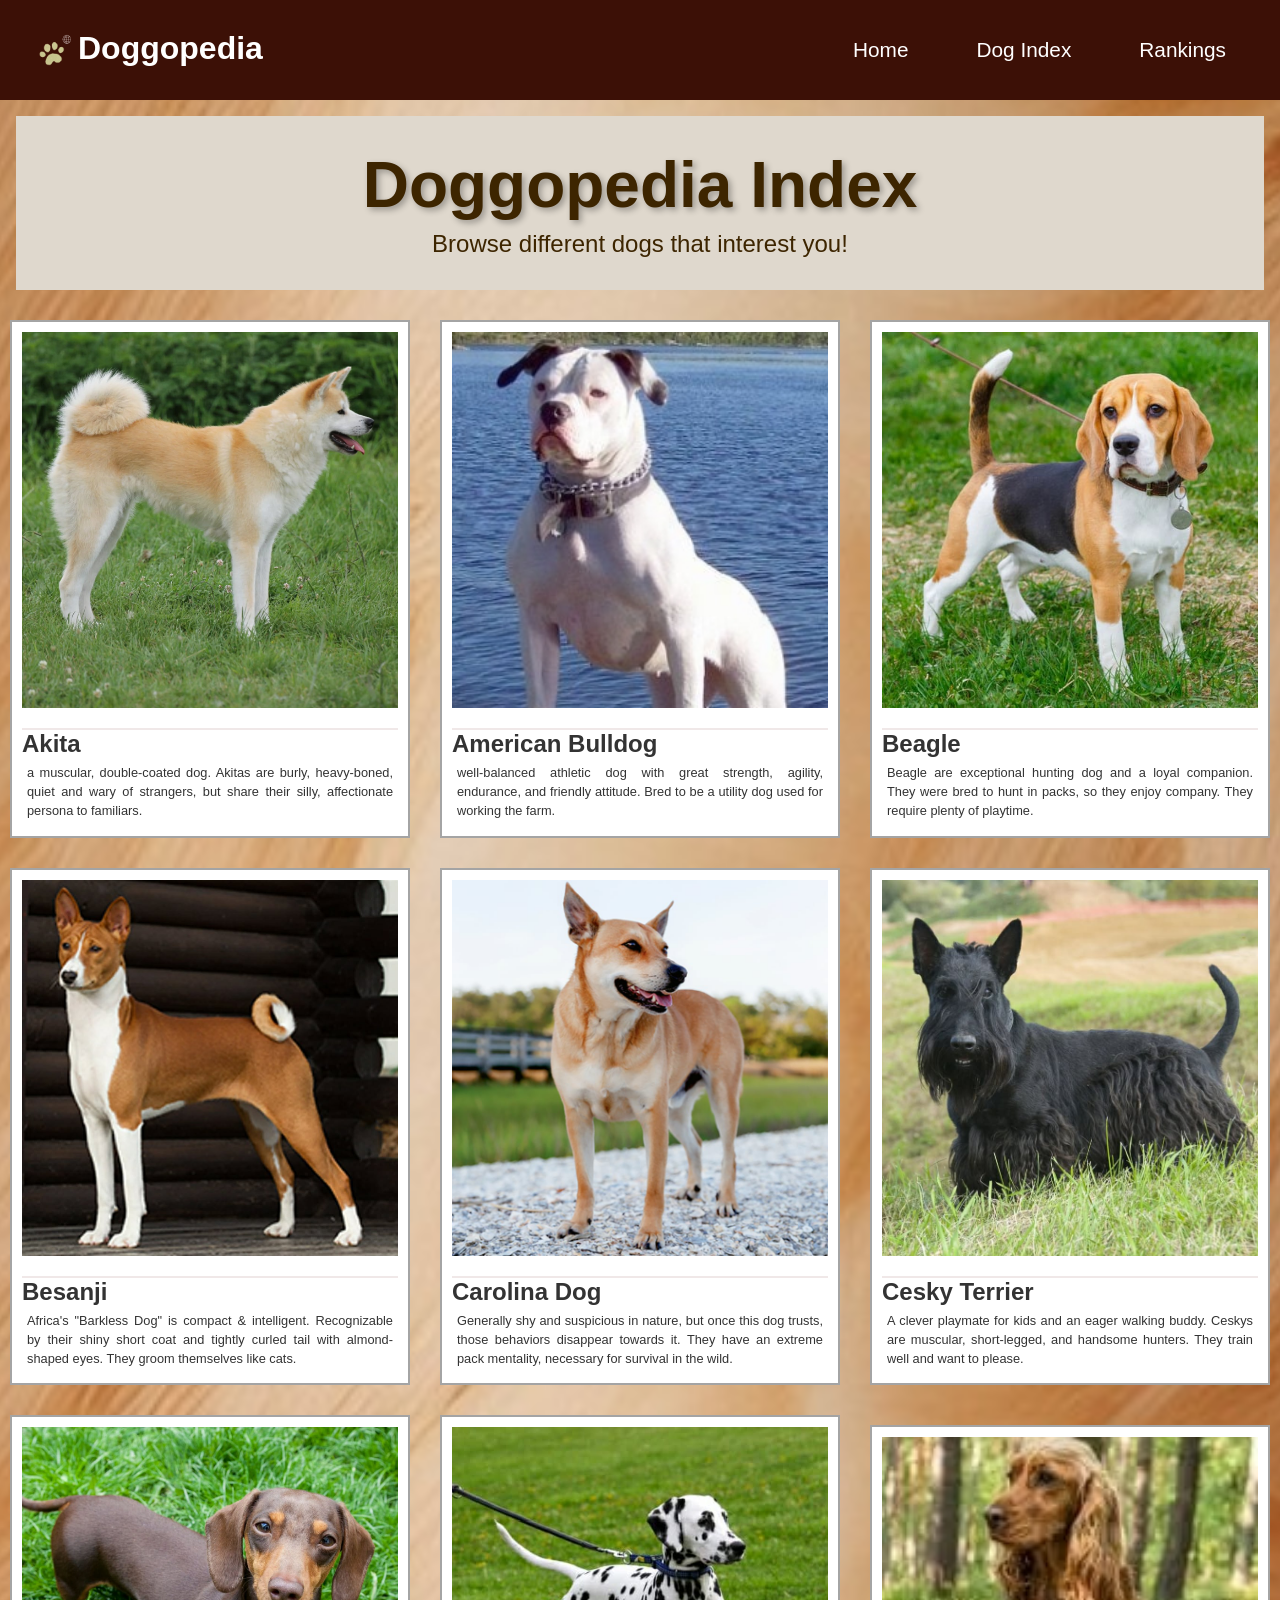
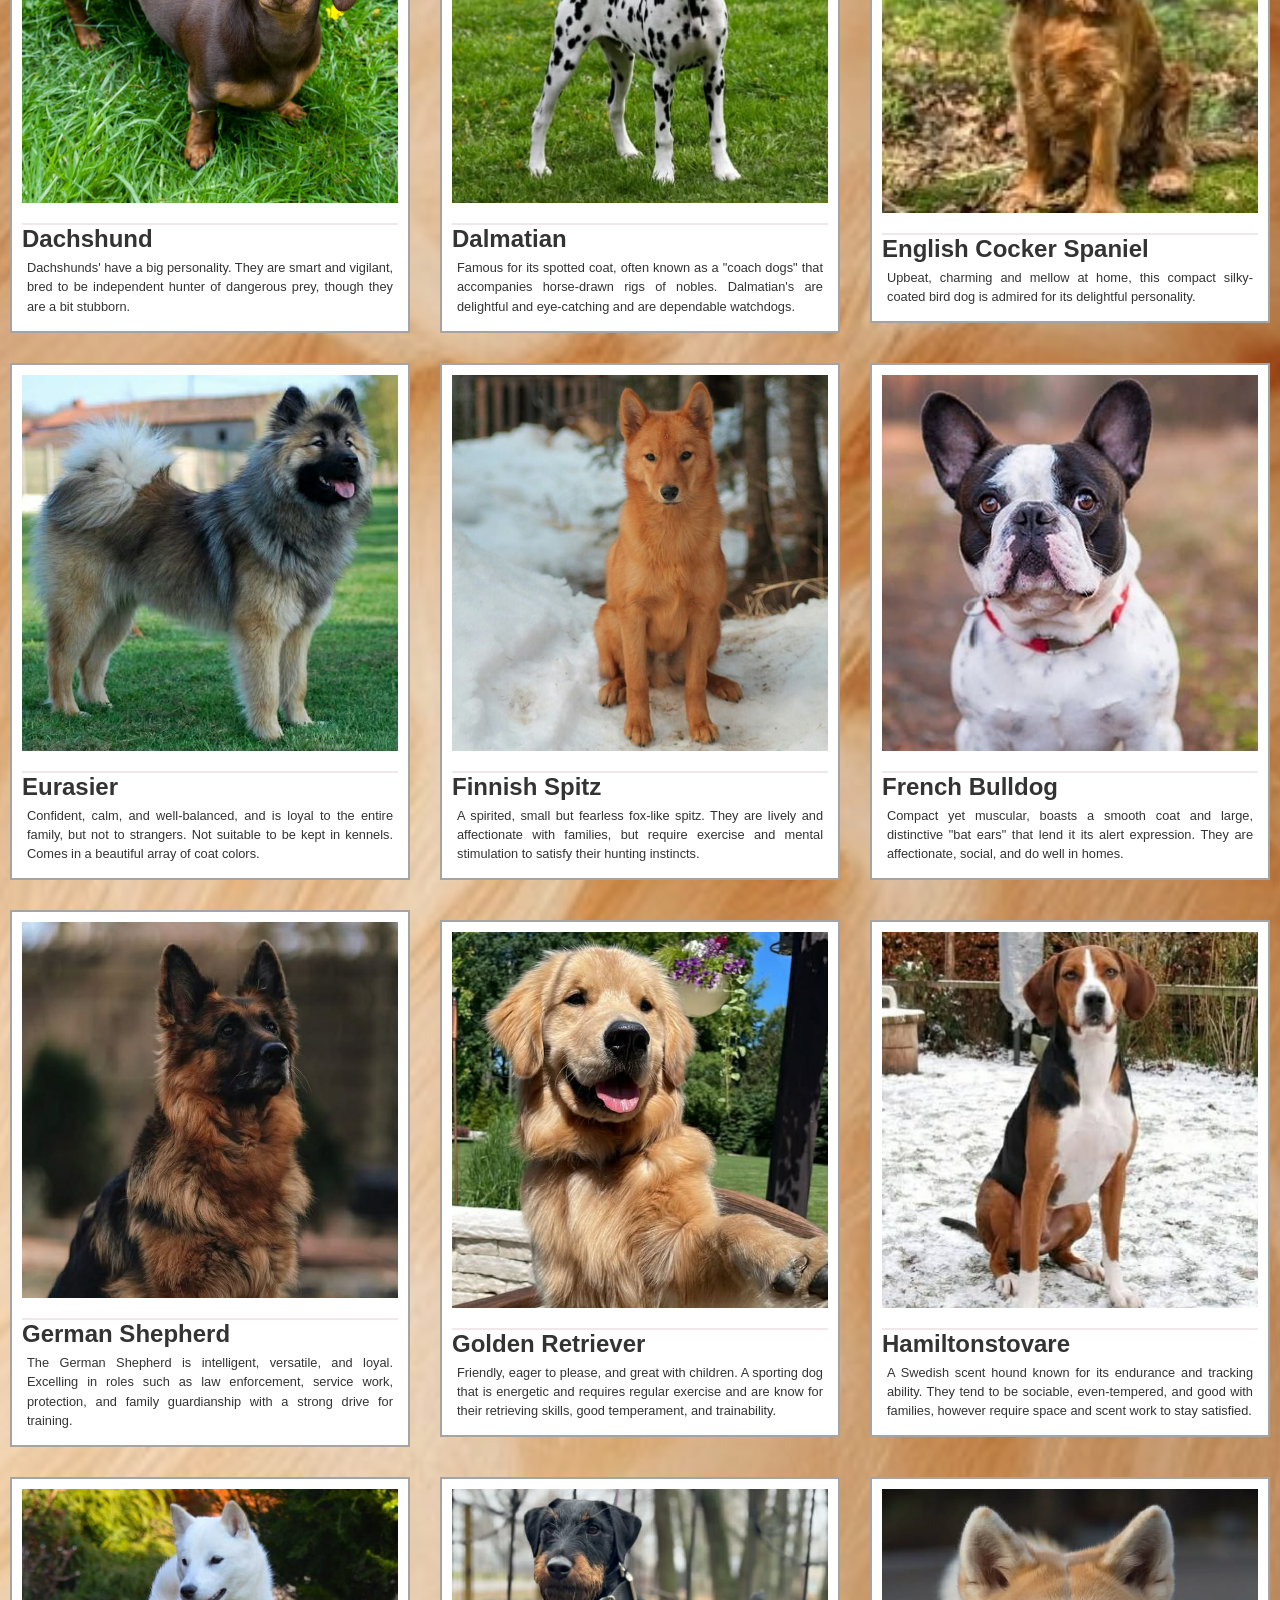
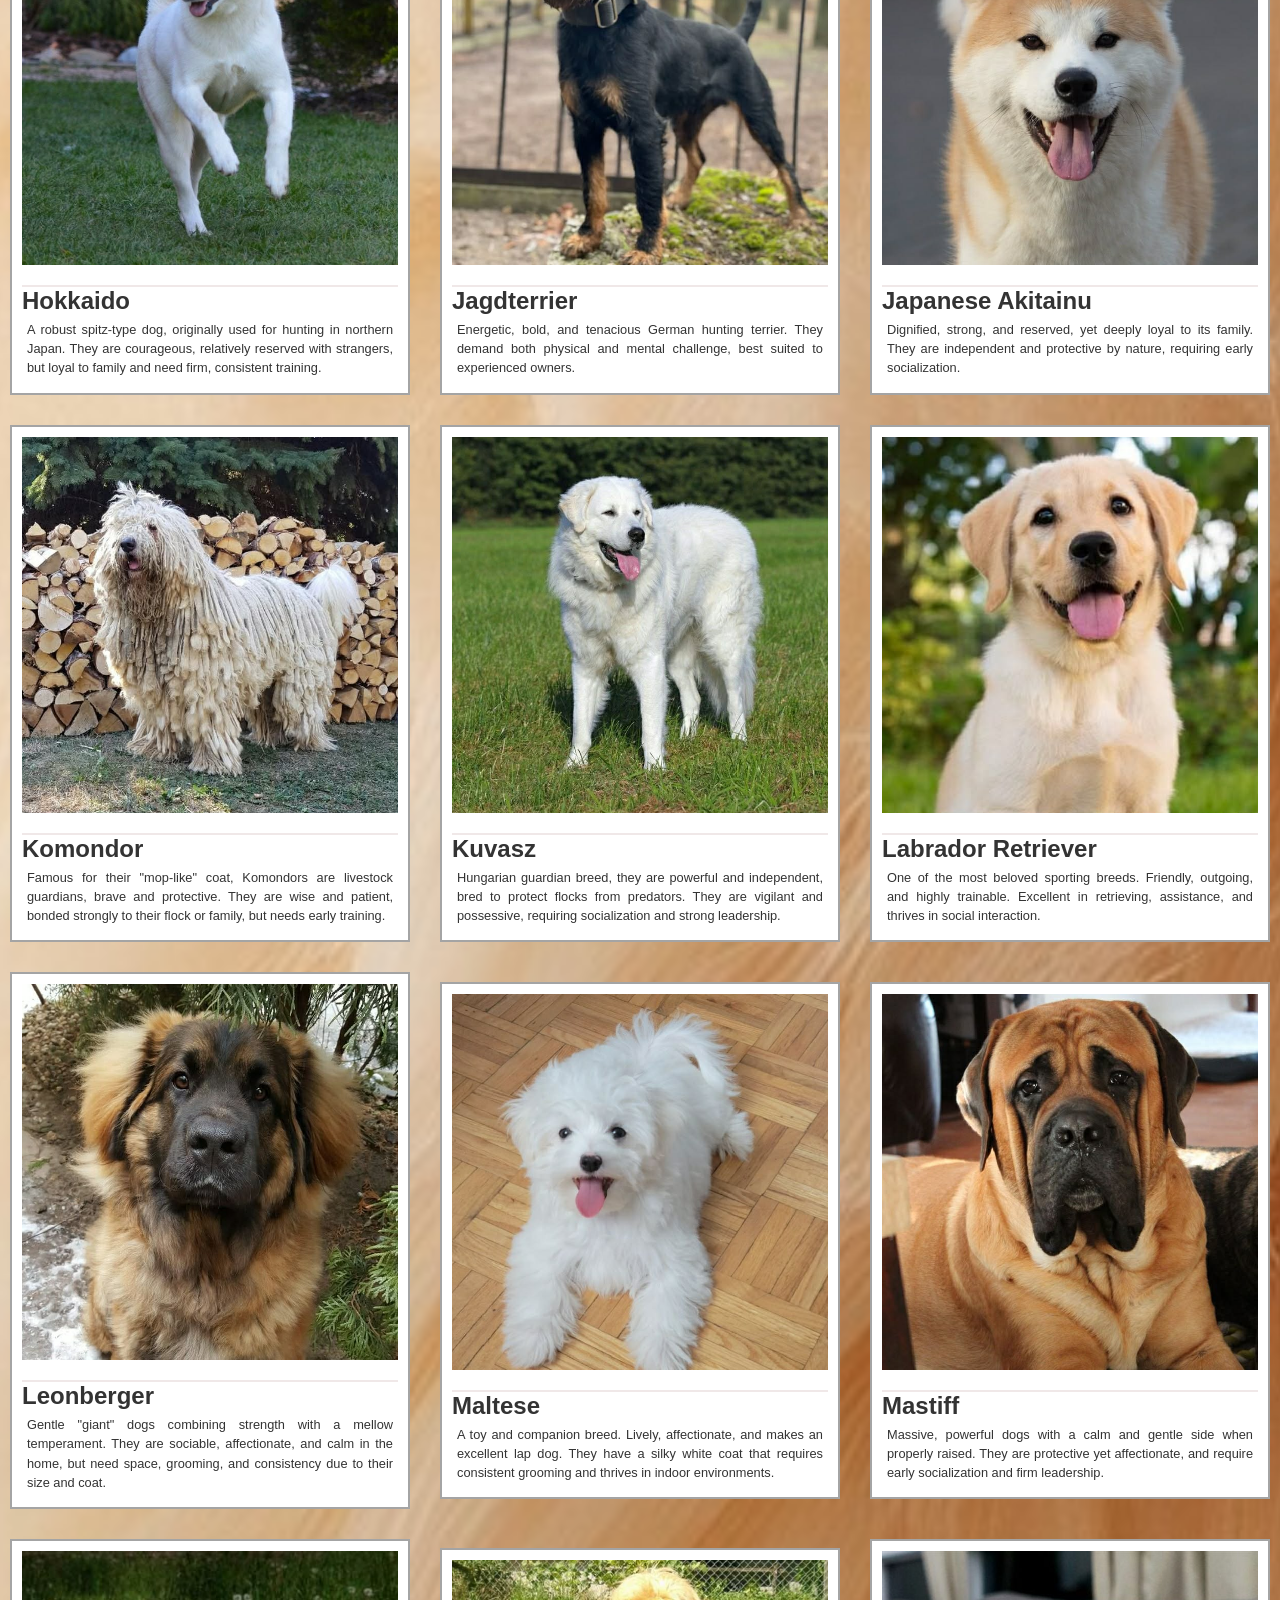
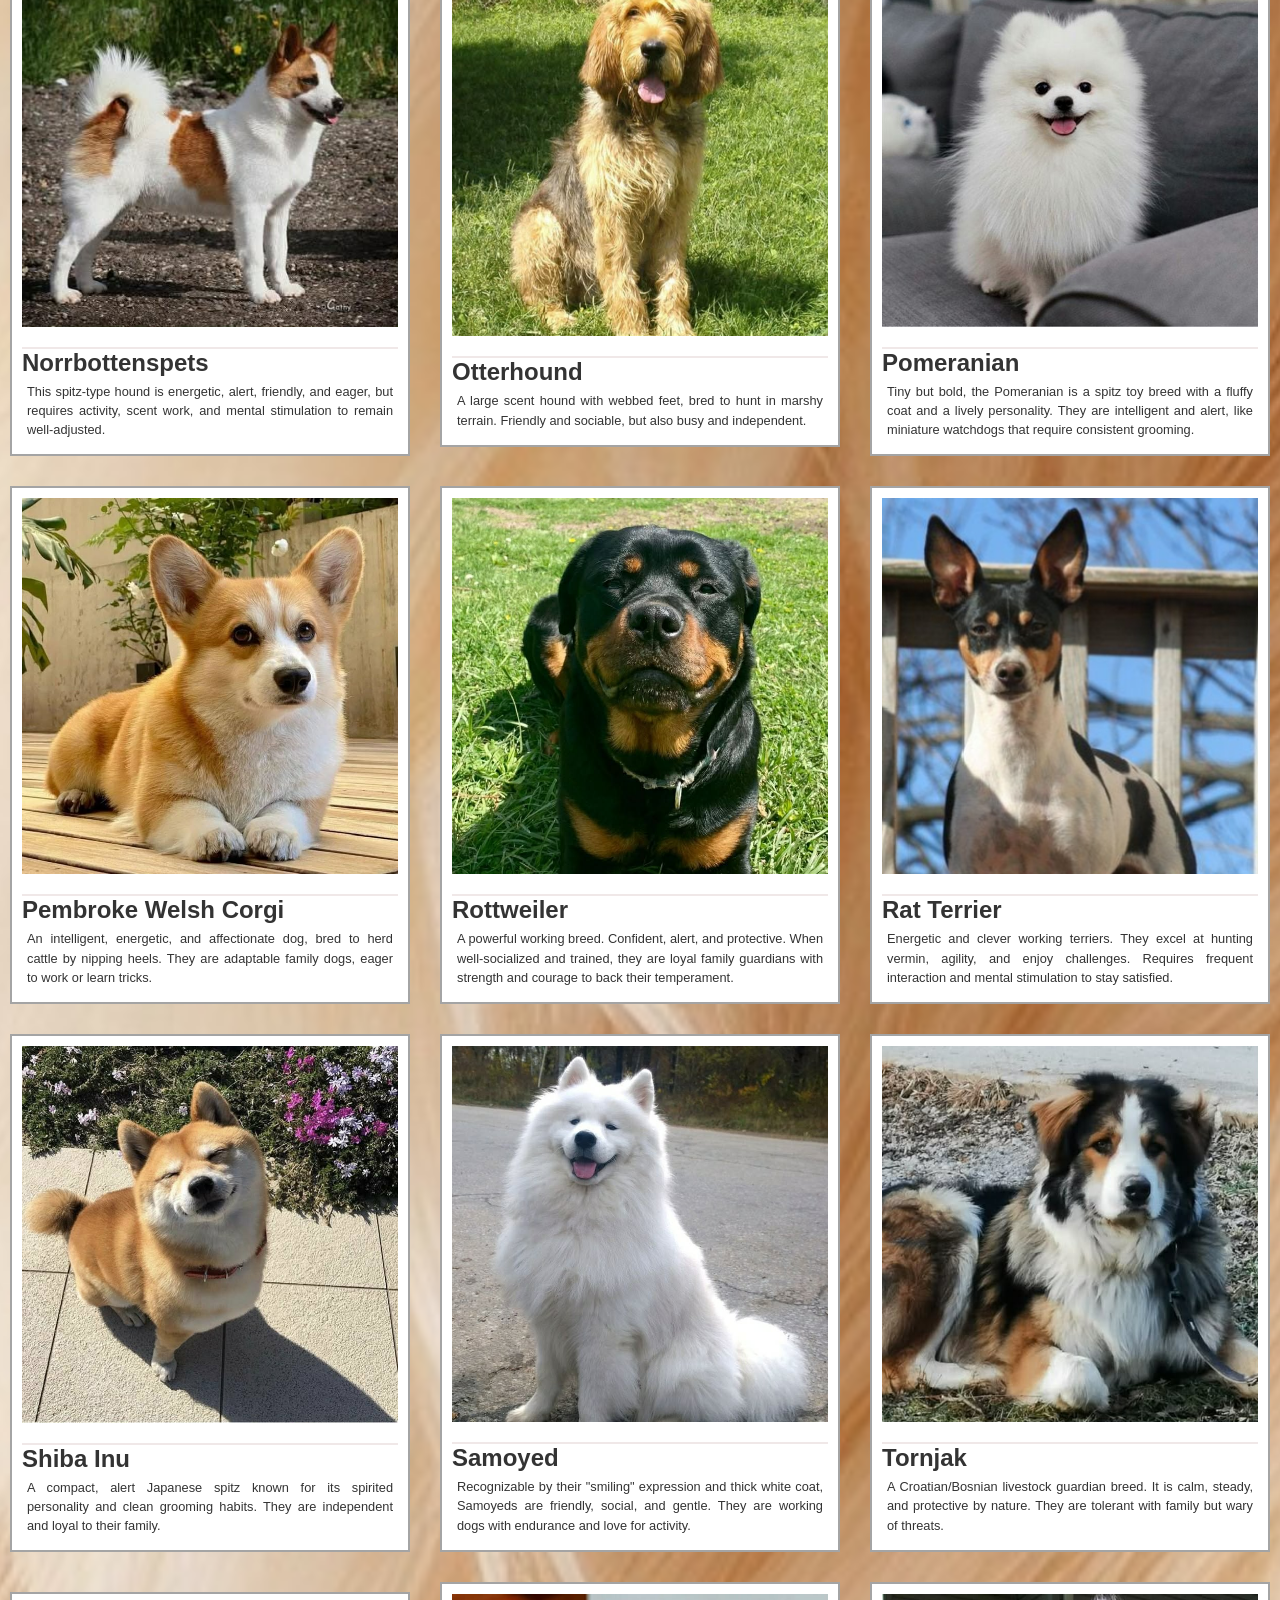
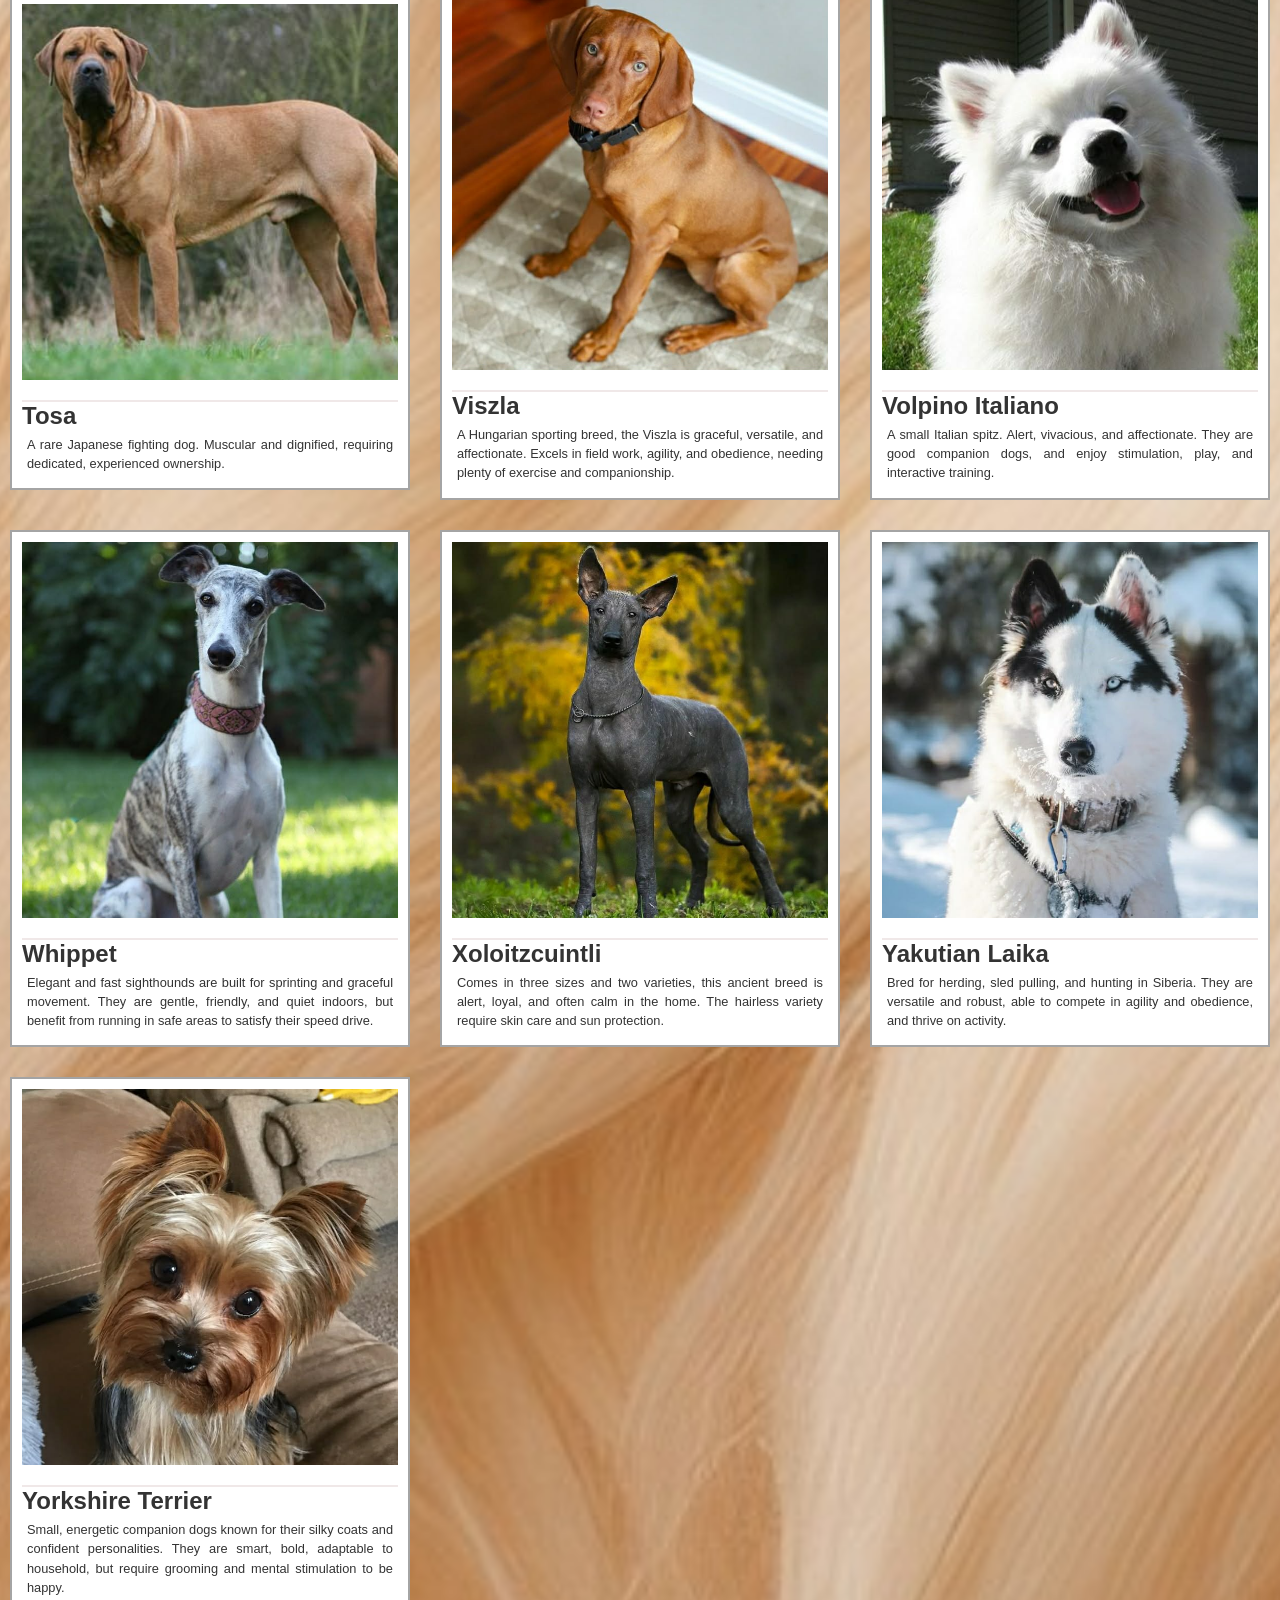
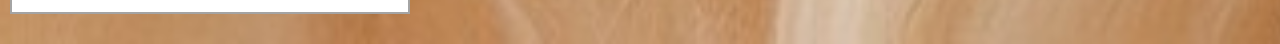
==== dogbreeds.html @ 2f0112dd "Add files via upload" ====
<!DOCTYPE html>
<html lang="en">

<head>
    <meta charset="UTF-8">
    <meta name="viewport" content="width=device-width, initial-scale=1.0">
    <title>Doggopedia</title>

    <link rel="stylesheet" href="style.css">
</head>

<body>
    <nav class="navbar">
        <div class="navbar-container">
            <a href="index.html" class="navbar-logo"><img src="doggopedias-logo.png" alt="Doggopedia Logo" class="navbar-icon">Doggopedia</a>
            <button class="navbar-toggle">
                <span class="bar"></span>
                <span class="bar"></span>
                <span class="bar"></span>
            </button>
            <ul class="navbar-menu">
                <li><a href="index.html">Home</a></li>
                <li><a href="dogbreeds.html">Dog Index</a></li>
                <li><a href="rankings.html">Rankings</a></li>
            </ul>
        </div>
    </nav>

<main>
    <div class="indextitle">
            <h1>Doggopedia Index</h1>
            <p>Browse different dogs that interest you!</p>
        </div>
    
    <div class="breed-container">
    <div class="breed">
        <img src="Akita.jpg" alt="Akita">
        <div class="content">
            <h2>Akita</h2>
            <p>a muscular, double-coated dog. Akitas are burly, heavy-boned, quiet and wary of strangers, but share their silly, affectionate persona to familiars.</p>
        </div>
    </div>

    <div class="breed">
        <img src="American Bulldog.jpg" alt="American Bulldog">
        <div class="content">
            <h2>American Bulldog</h2>
            <p>well-balanced athletic dog with great strength, agility, endurance, and friendly attitude. Bred to be a utility dog used for working the farm.</p>
        </div>
    </div>

    <div class="breed">
        <img src="Beagle.jpg" alt="Beagle">
        <div class="content">
            <h2>Beagle</h2>
            <p>Beagle are exceptional hunting dog and a loyal companion. They were bred to hunt in packs, so they enjoy company. They require plenty of playtime.</p>
        </div>
    </div>

    <div class="breed">
        <img src="Basenji.jpg" alt="Basenji">
        <div class="content">
            <h2>Besanji</h2>
            <p>Africa's "Barkless Dog" is compact & intelligent. Recognizable by their shiny short coat and tightly curled tail with almond-shaped eyes. They groom themselves like cats.</p>
        </div>
    </div>

    <div class="breed">
        <img src="Carolina Dog.jpg" alt="Carolina Dog">
        <div class="content">
            <h2>Carolina Dog</h2>
            <p>Generally shy and suspicious in nature, but once this dog trusts, those behaviors disappear towards it. They have an extreme pack mentality, necessary for survival in the wild.</p>
        </div>
    </div>

    <div class="breed">
        <img src="Cesky Terrier.jpg" alt="Cesky Terrier">
        <div class="content">
            <h2>Cesky Terrier</h2>
            <p>A clever playmate for kids and an eager walking buddy. Ceskys are muscular, short-legged, and handsome hunters. They train well and want to please.</p>
        </div>
    </div>

    <div class="breed">
        <img src="Dachshund.jpg" alt="Dachshund">
        <div class="content">
            <h2>Dachshund</h2>
            <p>Dachshunds' have a big personality. They are smart and vigilant, bred to be independent hunter of dangerous prey, though they are a bit stubborn.</p>
        </div>
    </div>

    <div class="breed">
        <img src="Dalmatian.jpg" alt="Dalmatian">
        <div class="content">
            <h2>Dalmatian</h2>
            <p>Famous for its spotted coat, often known as a "coach dogs" that accompanies horse-drawn rigs of nobles. Dalmatian's are delightful and eye-catching and are dependable watchdogs.</p>
        </div>
    </div>

    <div class="breed">
        <img src="English Cocker Spaniel.jpg" alt="English Cocker Spaniel">
        <div class="content">
            <h2>English Cocker Spaniel</h2>
            <p>Upbeat, charming and mellow at home, this compact silky-coated bird dog is admired for its delightful personality.</p>
        </div>
    </div>

    <div class="breed">
        <img src="Eurasier.jpg" alt="Eurasier">
        <div class="content">
            <h2>Eurasier</h2>
            <p>Confident, calm, and well-balanced, and is loyal to the entire family, but not to strangers. Not suitable to be kept in kennels. Comes in a beautiful array of coat colors.</p>
        </div>
    </div>

    <div class="breed">
        <img src="Finnish Spitz.jpg" alt="Finnish Spitz">
        <div class="content">
            <h2>Finnish Spitz</h2>
            <p>A spirited, small but fearless fox-like spitz. They are lively and affectionate with families, but require exercise and mental stimulation to satisfy their hunting instincts.</p>
        </div>
    </div>

    <div class="breed">
        <img src="French Bulldog.jpg" alt="French Bulldog">
        <div class="content">
            <h2>French Bulldog</h2>
            <p>Compact yet muscular, boasts a smooth coat and large, distinctive "bat ears" that lend it its alert expression. They are affectionate, social, and do well in homes.</p>
        </div>
    </div>

    <div class="breed">
        <img src="German Shepherd.jpg" alt="German Shepherd">
        <div class="content">
            <h2>German Shepherd</h2>
            <p>The German Shepherd is intelligent, versatile, and loyal. Excelling in roles such as law enforcement, service work, protection, and family guardianship with a strong drive for training.</p>
        </div>
    </div>

    <div class="breed">
        <img src="Golden Retriever.jpg" alt="Golden Retriever">
        <div class="content">
            <h2>Golden Retriever</h2>
            <p>Friendly, eager to please, and great with children. A sporting dog that is energetic and requires regular exercise and are know for their retrieving skills, good temperament, and trainability.</p>
        </div>
    </div>

    <div class="breed">
        <img src="Hamiltonstovare.jpg" alt="Hamiltonstovare">
        <div class="content">
            <h2>Hamiltonstovare</h2>
            <p>A Swedish scent hound known for its endurance and tracking ability. They tend to be sociable, even-tempered, and good with families, however require space and scent work to stay satisfied.</p>
        </div>
    </div>

    <div class="breed">
        <img src="Hokkaido.jpg" alt="Hokkaido">
        <div class="content">
            <h2>Hokkaido</h2>
            <p>A robust spitz-type dog, originally used for hunting in northern Japan. They are courageous, relatively reserved with strangers, but loyal to family and need firm, consistent training.</p>
        </div>
    </div>

    <div class="breed">
        <img src="Jagdterrier.jpg" alt="Jagdterrier">
        <div class="content">
            <h2>Jagdterrier</h2>
            <p>Energetic, bold, and tenacious German hunting terrier. They demand both physical and mental challenge, best suited to experienced owners.</p>
        </div>
    </div>

    <div class="breed">
        <img src="Japanese Akitainu.jpg" alt="Japanese Akitainu">
        <div class="content">
            <h2>Japanese Akitainu</h2>
            <p>Dignified, strong, and reserved, yet deeply loyal to its family. They are independent and protective by nature, requiring early socialization.</p>
        </div>
    </div>

    <div class="breed">
        <img src="Komondor.jpg" alt="Komondor">
        <div class="content">
            <h2>Komondor</h2>
            <p>Famous for their "mop-like" coat, Komondors are livestock guardians, brave and protective. They are wise and patient, bonded strongly to their flock or family, but needs early training.</p>
        </div>
    </div>

    <div class="breed">
        <img src="Kuvasz.jpg" alt="Kuvasz">
        <div class="content">
            <h2>Kuvasz</h2>
            <p>Hungarian guardian breed, they are powerful and independent, bred to protect flocks from predators. They are vigilant and possessive, requiring socialization and strong leadership.</p>
        </div>
    </div>

    <div class="breed">
        <img src="Labrador Retriever.jpg" alt="Labrador Retriever">
        <div class="content">
            <h2>Labrador Retriever</h2>
            <p>One of the most beloved sporting breeds. Friendly, outgoing, and highly trainable. Excellent in retrieving, assistance, and thrives in social interaction.</p>
        </div>
    </div>

    <div class="breed">
        <img src="Leonberger.jpg" alt="Leonberger">
        <div class="content">
            <h2>Leonberger</h2>
            <p>Gentle "giant" dogs combining strength with a mellow temperament. They are sociable, affectionate, and calm in the home, but need space, grooming, and consistency due to their size and coat.</p>
        </div>
    </div>

    <div class="breed">
        <img src="Maltese.jpg" alt="Maltese">
        <div class="content">
            <h2>Maltese</h2>
            <p>A toy and companion breed. Lively, affectionate, and makes an excellent lap dog. They have a silky white coat that requires consistent grooming and thrives in indoor environments.</p>
        </div>
    </div>

    <div class="breed">
        <img src="Mastiff.jpg" alt="Mastiff">
        <div class="content">
            <h2>Mastiff</h2>
            <p>Massive, powerful dogs with a calm and gentle side when properly raised. They are protective yet affectionate, and require early socialization and firm leadership.</p>
        </div>
    </div>

    <div class="breed">
        <img src="Norrbottenspets.jpg" alt="Norrbottenspets">
        <div class="content">
            <h2>Norrbottenspets</h2>
            <p>This spitz-type hound is energetic, alert, friendly, and eager, but requires activity, scent work, and mental stimulation to remain well-adjusted.</p>
        </div>
    </div>

    <div class="breed">
        <img src="Otterhound.jpg" alt="Otterhound">
        <div class="content">
            <h2>Otterhound</h2>
            <p>A large scent hound with webbed feet, bred to hunt in marshy terrain. Friendly and sociable, but also busy and independent.</p>
        </div>
    </div>

    <div class="breed">
        <img src="Pomeranian.jpg" alt="Pomeranian">
        <div class="content">
            <h2>Pomeranian</h2>
            <p>Tiny but bold, the Pomeranian is a spitz toy breed with a fluffy coat and a lively personality. They are intelligent and alert, like miniature watchdogs that require consistent grooming.</p>
        </div>
    </div>

    <div class="breed">
        <img src="Pembroke Welsh Corgi.jpg" alt="Pembroke Welsh Corgi">
        <div class="content">
            <h2>Pembroke Welsh Corgi</h2>
            <p>An intelligent, energetic, and affectionate dog, bred to herd cattle by nipping heels. They are adaptable family dogs, eager to work or learn tricks.</p>
        </div>
    </div>

    <div class="breed">
        <img src="Rottweiler.jpg" alt="Rottweiler">
        <div class="content">
            <h2>Rottweiler</h2>
            <p>A powerful working breed. Confident, alert, and protective. When well-socialized and trained, they are loyal family guardians with strength and courage to back their temperament.</p>
        </div>
    </div>

    <div class="breed">
        <img src="Rat Terrier.jpg" alt="Rat Terrier">
        <div class="content">
            <h2>Rat Terrier</h2>
            <p>Energetic and clever working terriers. They excel at hunting vermin, agility, and enjoy challenges. Requires frequent interaction and mental stimulation to stay satisfied.</p>
        </div>
    </div>

    <div class="breed">
        <img src="Shiba Inu.jpg" alt="Shiba Inu">
        <div class="content">
            <h2>Shiba Inu</h2>
            <p>A compact, alert Japanese spitz known for its spirited personality and clean grooming habits. They are independent and loyal to their family.</p>
        </div>
    </div>

    <div class="breed">
        <img src="Samoyed.jpg" alt="Samoyed">
        <div class="content">
            <h2>Samoyed</h2>
            <p>Recognizable by their "smiling" expression and thick white coat, Samoyeds are friendly, social, and gentle. They are working dogs with endurance and love for activity.</p>
        </div>
    </div>

    <div class="breed">
        <img src="Tornjak.jpg" alt="Tornjak">
        <div class="content">
            <h2>Tornjak</h2>
            <p>A Croatian/Bosnian livestock guardian breed. It is calm, steady, and protective by nature. They are tolerant with family but wary of threats.</p>
        </div>
    </div>

    <div class="breed">
        <img src="Tosa.jpg" alt="Tosa">
        <div class="content">
            <h2>Tosa</h2>
            <p>A rare Japanese fighting dog. Muscular and dignified, requiring dedicated, experienced ownership.</p>
        </div>
    </div>

    <div class="breed">
        <img src="Viszla.jpg" alt="Viszla">
        <div class="content">
            <h2>Viszla</h2>
            <p>A Hungarian sporting breed, the Viszla is graceful, versatile, and affectionate. Excels in field work, agility, and obedience, needing plenty of exercise and companionship.</p>
        </div>
    </div>

    <div class="breed">
        <img src="Volpino Italiano.jpg" alt="Volpino Italiano">
        <div class="content">
            <h2>Volpino Italiano</h2>
            <p>A small Italian spitz. Alert, vivacious, and affectionate. They are good companion dogs, and enjoy stimulation, play, and interactive training.</p>
        </div>
    </div>

    <div class="breed">
        <img src="Whippet.jpg" alt="Whippet">
        <div class="content">
            <h2>Whippet</h2>
            <p>Elegant and fast sighthounds are built for sprinting and graceful movement. They are gentle, friendly, and quiet indoors, but benefit from running in safe areas to satisfy their speed drive.</p>
        </div>
    </div>

    <div class="breed">
        <img src="Xoloitzcuintli.jpg" alt="Xoloitzcuintli">
        <div class="content">
            <h2>Xoloitzcuintli</h2>
            <p>Comes in three sizes and two varieties, this ancient breed is alert, loyal, and often calm in the home. The hairless variety require skin care and sun protection.</p>
        </div>
    </div>

    <div class="breed">
        <img src="Yakutian Laika.jpg" alt="Yakutian Laika">
        <div class="content">
            <h2>Yakutian Laika</h2>
            <p>Bred for herding, sled pulling, and hunting in Siberia. They are versatile and robust, able to compete in agility and obedience, and thrive on activity.</p>
        </div>
    </div>

    <div class="breed">
        <img src="Yorkshire Terrier.jpg" alt="Yorkshire Terrier">
        <div class="content">
            <h2>Yorkshire Terrier</h2>
            <p>Small, energetic companion dogs known for their silky coats and confident personalities. They are smart, bold, adaptable to household, but require grooming and mental stimulation to be happy.</p>
        </div>
    </div>
</div>
</main>
<script src="script.js"></script>
</body>
</html>
---- style.css ----
* {
    margin: 0;
    padding: 0;
    box-sizing: border-box;
}
body {
    font-family: 'Segoe UI', Tahoma, Geneva, Verdana, sans-serif;
    background-color: #f0f0f0;
    color: #333;
    min-height: 100vh;
    background: url("Fur Backgroundd.jpg") no-repeat center center / cover;
}
/* Navbar */
.navbar {
    max-inline-size: 100%;
    display: flex;
    align-items: center;
    justify-content: center;
    height: 100px;
    width: 100%;
    position: sticky;
    top: 0;
    background: #3c1006;
    z-index: 1000;
}
.navbar-container {
    display: flex;
    align-items: center;
    justify-content: space-between;
    width: 100%;
    padding: 0 2rem;
    max-width: 2000px;
}
.navbar-icon {
    height: 40px;
    width: auto;
    float: left;
}
.navbar-logo {
    font-size: 2rem;
    font-weight: 600;
    color: #fff;
    text-decoration: none;
    cursor: pointer;
}
.navbar-container .navbar-menu {
    display: flex;
    text-align: center;
    gap: 1.5rem;
    list-style: none;
}
.navbar-container .navbar-menu li a {
    text-decoration: none;
    color: white;
    font-size: 1.3rem;
    font-weight: 500;
    padding: 3px 20px;
    border-radius: 10px;
    border: 2px solid transparent;
    white-space: nowrap;
}
.navbar-container .navbar-menu li a:hover {
    background-color: #fff;
    color: #3d2500;
}
.navbar-toggle {
    display: none;
    background: transparent;
    padding: 10px;
    border: none;
    cursor: pointer;
}
.bar {
    display: block;
    width: 25px;
    height: 3px;
    margin: 5px auto;
    background-color: #fff;
    transition: all 0.3s ease-in-out;
}
/* Page 1 */
.hero-section {
    margin: 2rem;
    background: rgba(255, 255, 255, 0.76);
    min-height: 60vh;
    display: flex;
    align-items: center;
    justify-content: space-around;
    padding: 1rem;
}
.hero-img {
    flex: 1;
    display: flex;
    justify-content: center;
    align-items: center;
}
.hero-img img {
    max-width: 100%;
    height: auto;
    border: 15px solid rgb(255, 255, 255);
}
.hero-content {
    flex: 1;
    text-align: left;
    padding: 1rem;
}
.hero-content button a {
    text-decoration: none;
    color: #fff;
}
.hero-section h1 {
    font-size: 4rem;
    color: #3d2500;
    text-shadow: 3px 3px 6px rgba(0, 0, 0, 0.3);
    border-bottom: 4px solid #4b0b0b;
    margin-bottom: 1rem;
}
.hero-section p {
    font-size: 1.5rem;
    color: #3d2500;
    max-width: 800px;
    padding-bottom: 1rem;
}
.hero-section button {
    padding: 10px 20px;
    font-size: 1.5rem;
    color: #fff;
    background-color: #3d2500;
    width: 175px;
    height: 65px;
    border-radius: 5px;
    border: none;
    cursor: pointer;
    margin-right: 1rem;
}
.hero-section button:last-child {
    margin-right: 0;
}
/*Page 2*/
.indextitle {
    text-align: center;
    margin-top: 1rem;
    margin-left: 1rem;
    margin-right: 1rem;
    background: #dfd8cd;
    padding: clamp(1rem, 4vw, 2rem);
    color: #3d2500;
}
.indextitle h1 {
    text-shadow: 3px 3px 6px rgba(0, 0, 0, 0.3);
    font-size: clamp(1.8rem, 6vw, 4rem);
    margin-bottom: 0.5rem;
}
.indextitle p {
    font-size: clamp(1rem, 3vw, 1.5rem);
    margin: 0;
}
.breed-container {
    display: grid;
    grid-template-columns: repeat(auto-fit, 400px);
    grid-template-rows: auto;
    align-items: center;
    justify-content: center;
    gap: 30px;
    margin: 30px 0;
}
.breed {
    background: white;
    margin: 0;
    border: 2px solid rgba(0, 0, 0, 0.356);
        display: flex;
        flex-direction: column; 
        justify-content: center;
}
.breed img {
    width: 100%;
    height: auto;
    object-fit: cover;
    vertical-align: middle;
    border: 10px solid rgb(255, 255, 255);
}
.content { 
    font-size: 1rem;
    border-top: 2px solid rgb(240, 232, 232);
    margin: 10px;
}
.content p {
    font-size: 0.8rem;
    text-align: justify;
    line-height: 1.5;
    margin: 5px;
}

/*Page 3*/
.rank {
    display: flex;
    justify-content: center;
    align-items: center;
    padding: 1rem;
}
.container {
    max-width: 1400px;
    width: 100%;
}
.card-container {
    display: flex;
    justify-content: center;
    flex-wrap: wrap;
    gap: 25px;
}
.card {
    flex: 0 0 calc((100% - 50px) / 3);
    background: white;
    border-radius: 10px;
    overflow: hidden;
    box-shadow: 0 4px 8px rgba(0,0,0,0.2);
    cursor: pointer;
    display: flex;
    flex-direction: column;
}
.card img {
    width: 100%;
    height: auto;
    display: block;
}
.card-content {
    padding: 1rem;
    flex-grow: 1;
}
.card-btn {
    display: inline-block;
    padding: 10px 20px;
    background-color: #3d2500;
    color: white;
    text-decoration: none;
    border-radius: 5px;
    margin-top: 10px;
}
.divider {
    display: flex;
    border: 4px solid white;
    margin: 20px 0;
}
.rank-header {
    text-align: center;
    margin-bottom: 1rem;
    background: #63402c;
    color: white;
    padding: clamp(1rem, 4vw, 1rem);
    border-radius: 10px;
}
.rank-header h1 {
    text-shadow: 3px 3px 6px rgba(0, 0, 0, 0.3);
    font-size: clamp(1.2rem, 6vw, 2rem);
    margin-bottom: 0.5rem;
}
.rank-header p {
    font-size: clamp(0.6rem, 3vw, 1rem);
    margin: 0;
}
/*Responsive Design for Page 1*/
@media (max-width: 1050px) {
    .hero-section {
        flex-direction: column;
        text-align: center;
    }
    .hero-section h1 {
        font-size: 3rem;
    }
    .hero-section p {
        font-size: 1.2rem;
    }
    .hero-section button {
    padding: 5px 10px;
    font-size: 1rem;
    width: 145px;
    height: 45px;
    }
    .hero-img img {
    max-width: 90%;
}
}
@media (max-width: 900px) {
    .hero-section h1 {
        font-size: 2rem;
    }
    .hero-section p {
        font-size: 1rem;
    }
    .hero-section button {
    padding: 3px 7px;
    font-size: 0.8rem;
    width: 100px;
    height: 35px;
    margin-right: 0.6rem;
    }
    .hero-section {
    margin: 1rem;
}
}
/*Responsive Design for Page 2*/
@media (max-width: 450px) {
    .breed-container {
    grid-template-columns: repeat(auto-fit, minmax(250px, 1fr));
    padding: 0 10px;
    }
    .breed { 
        width: 100%;
    }
.content p {
    font-size: 0.8rem;
    text-align: justify;
    line-height: 1.5;
    margin: 5px;
    }
.content h1 {
    font-size: 1.2rem;
}
}
/*Responsive Design for Page 3*/
@media (max-width: 900px) {
    .card {
        flex: 0 0 calc((100% - 25px) / 2);
    }
}
@media (max-width: 500px) {
    .card {
        flex: 0 0 100%;
    }
}



/*Responsive Design for Navigation Bar*/
@media (max-width: 880px) {
    .navbar {
        backdrop-filter: none;
    }
    .navbar-container .navbar-menu {
        display: none;
        flex-direction: column;
        align-items: flex-start;
        gap: 1.7rem !important;
        position: absolute;
        height: 100vh;
        width: 200px;
        top: 0;
        right: 0;
        padding: 5rem 1.5rem;
        box-shadow: -2px 0 5px rgba(0, 0, 0, 0.1);
        background: #3d2500ad;
    }
    .navbar-container .navbar-menu.active {
        display: flex;
    }
    .navbar-toggle {
        display: block;
        z-index: 1000;
    }
}
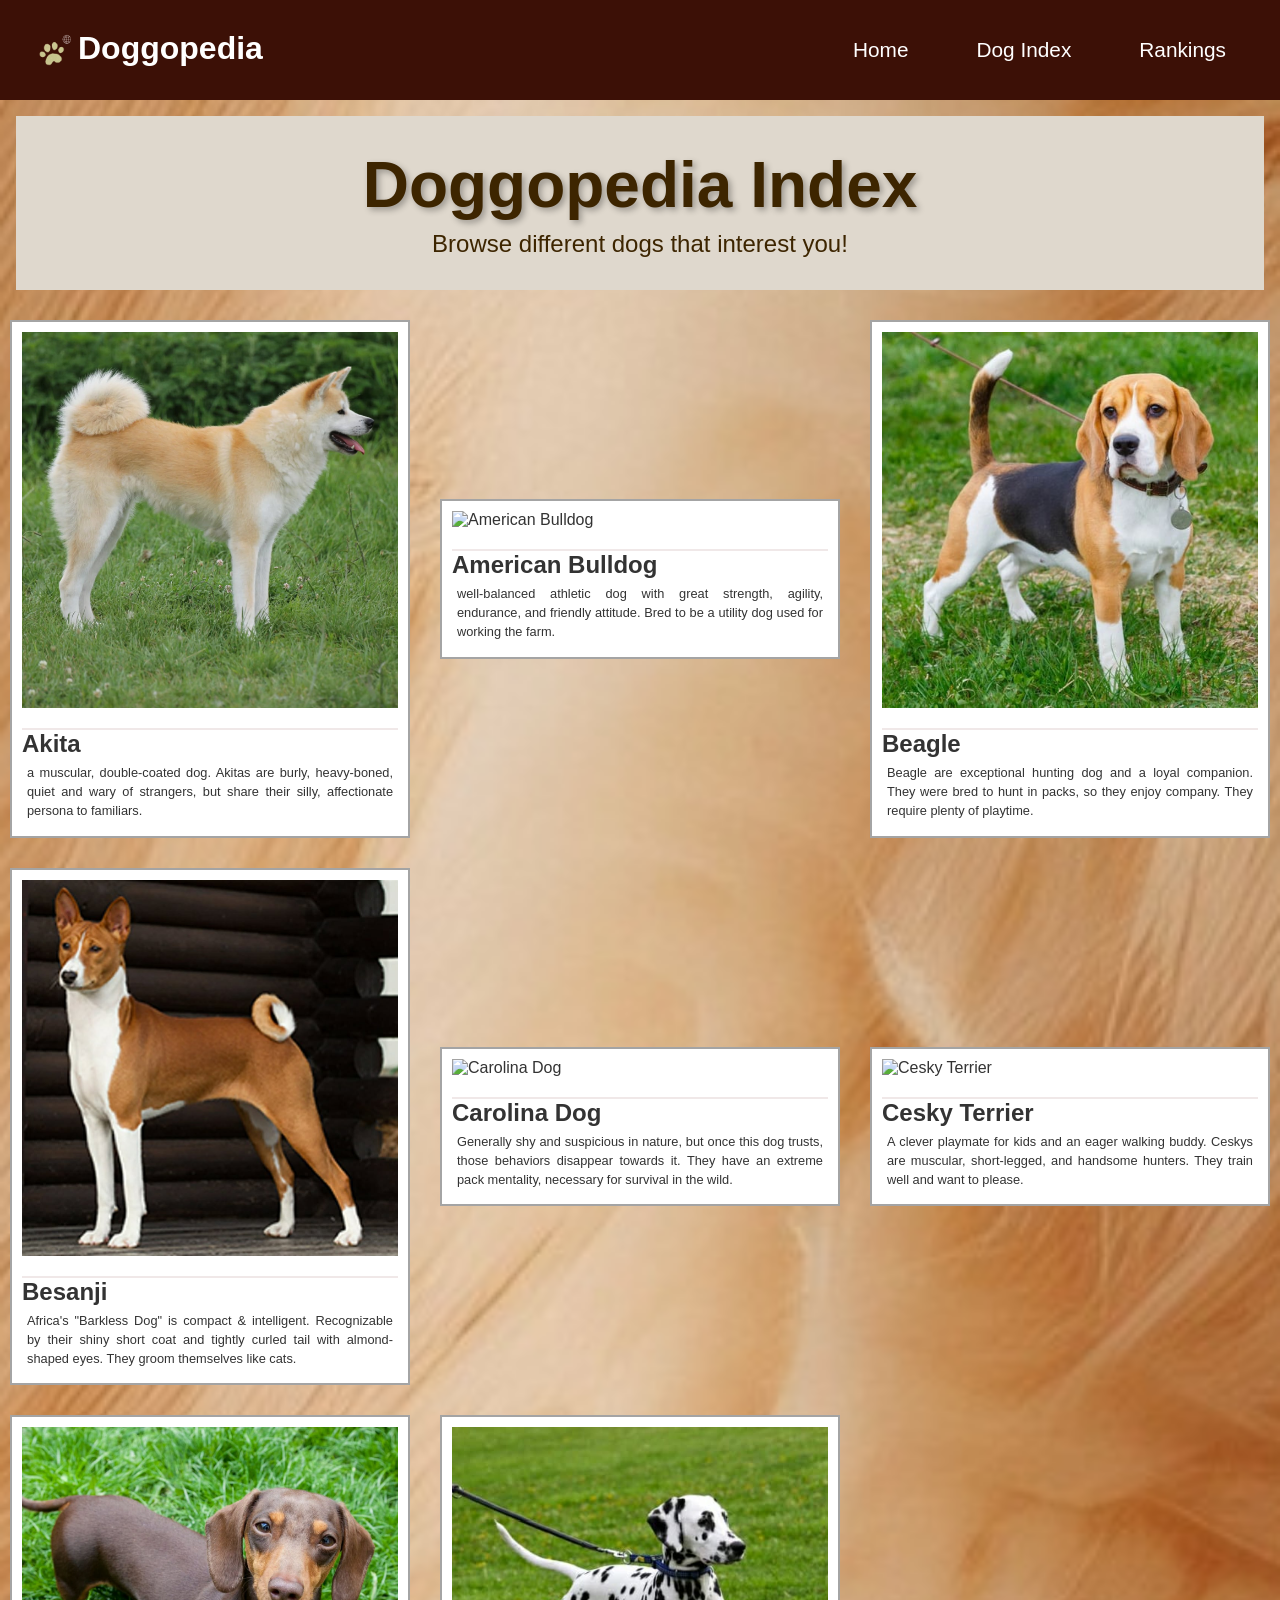
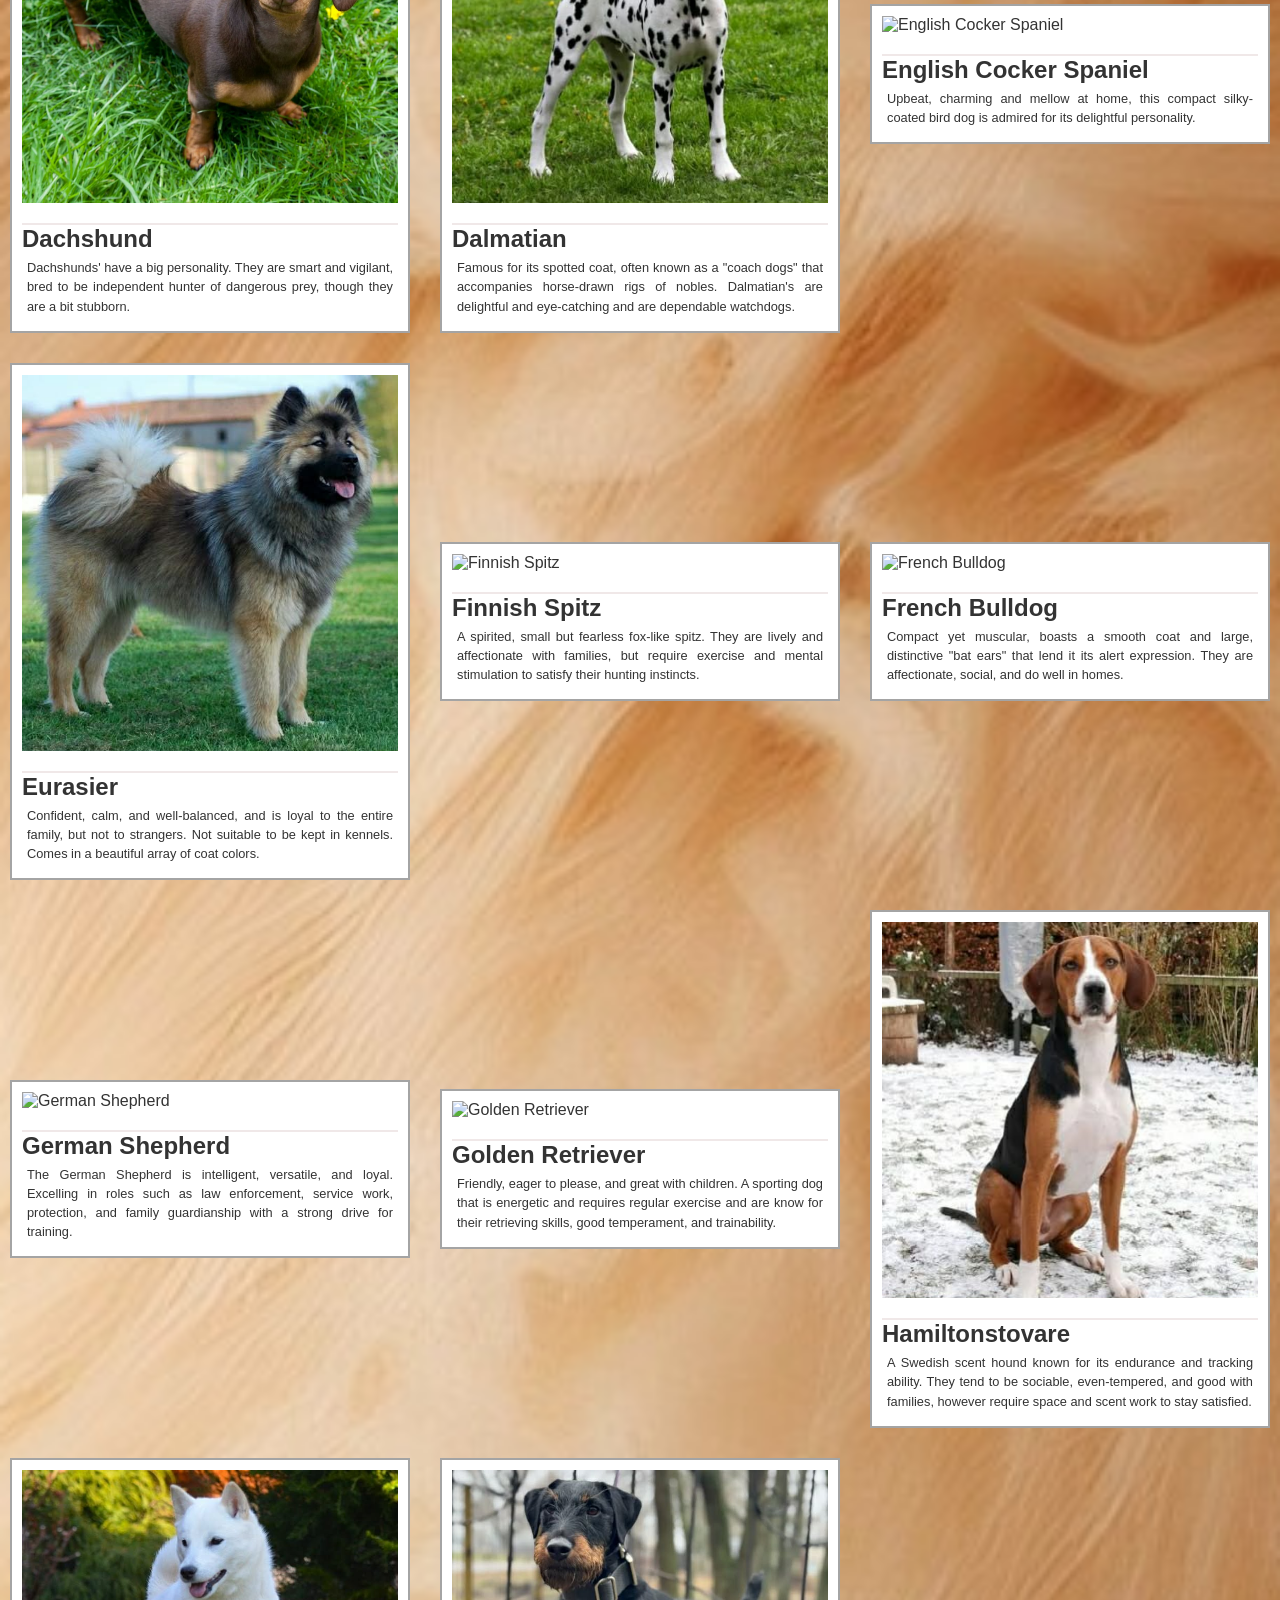
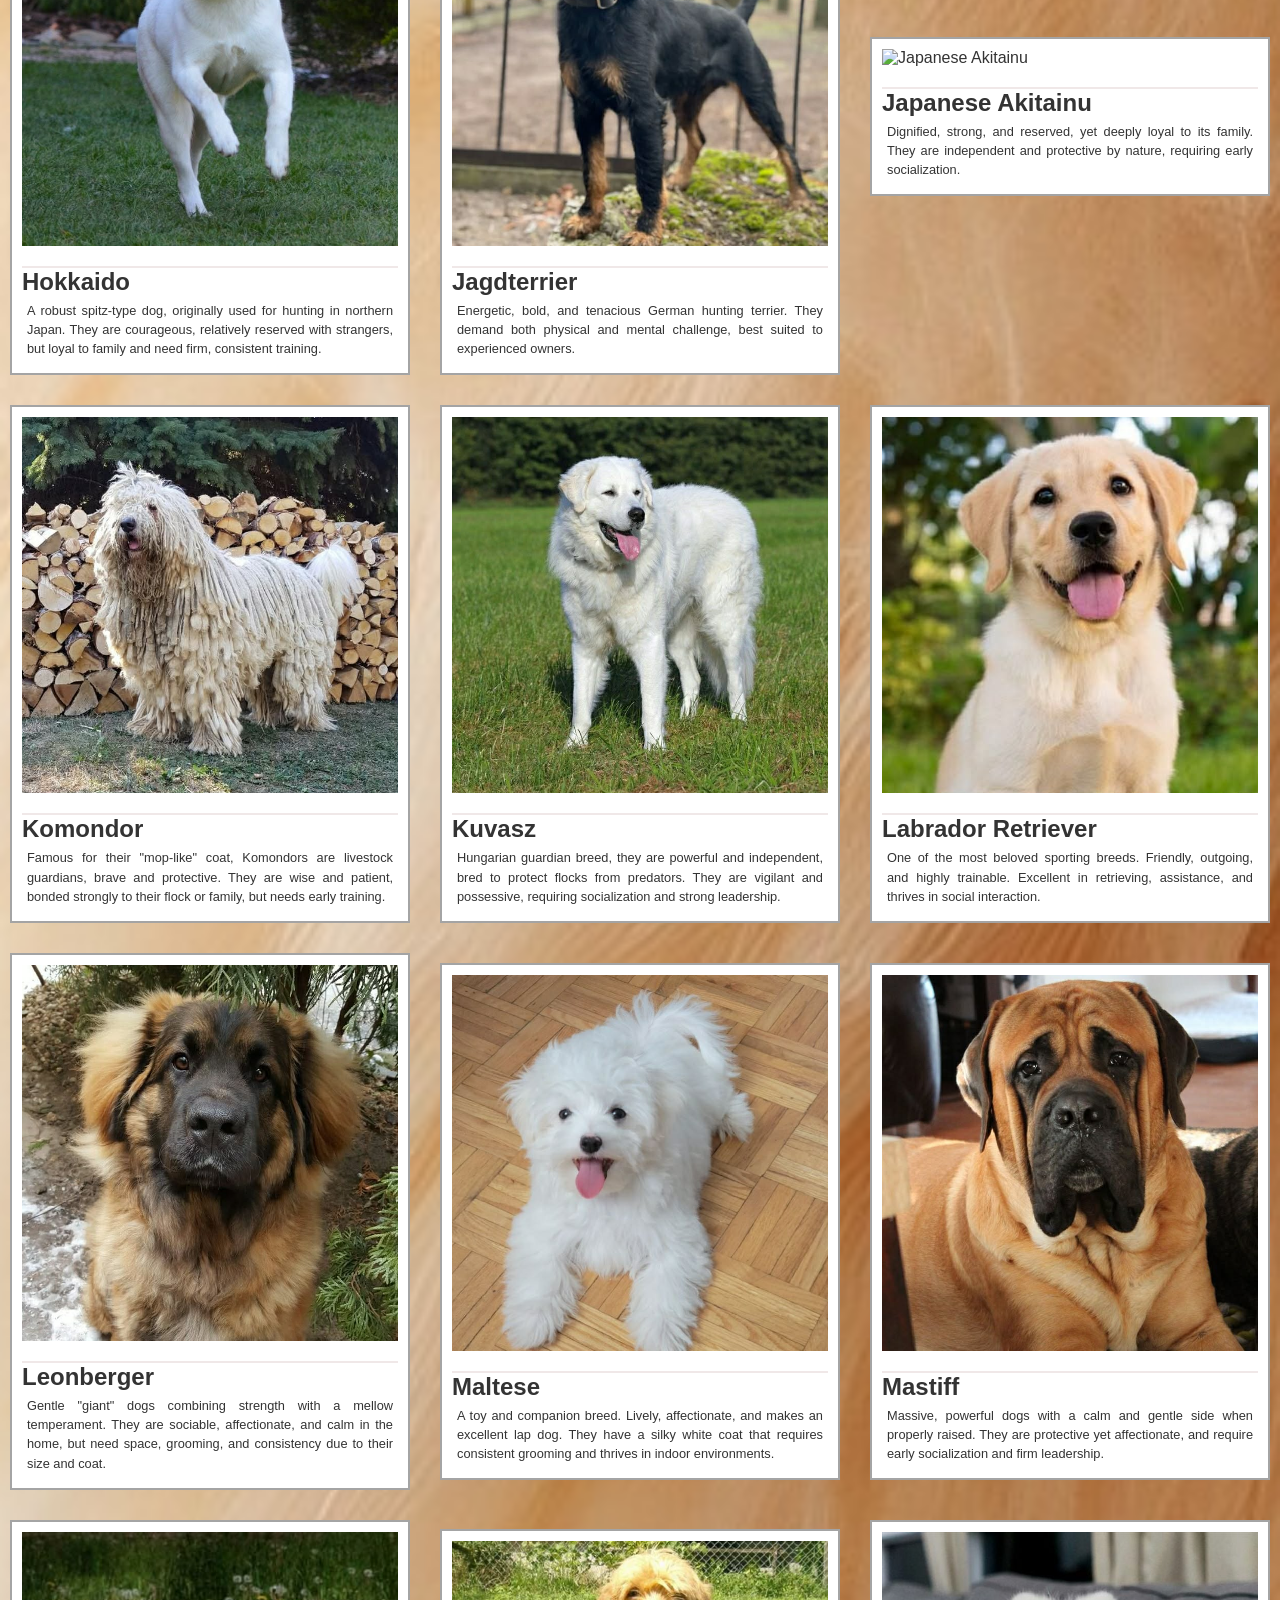
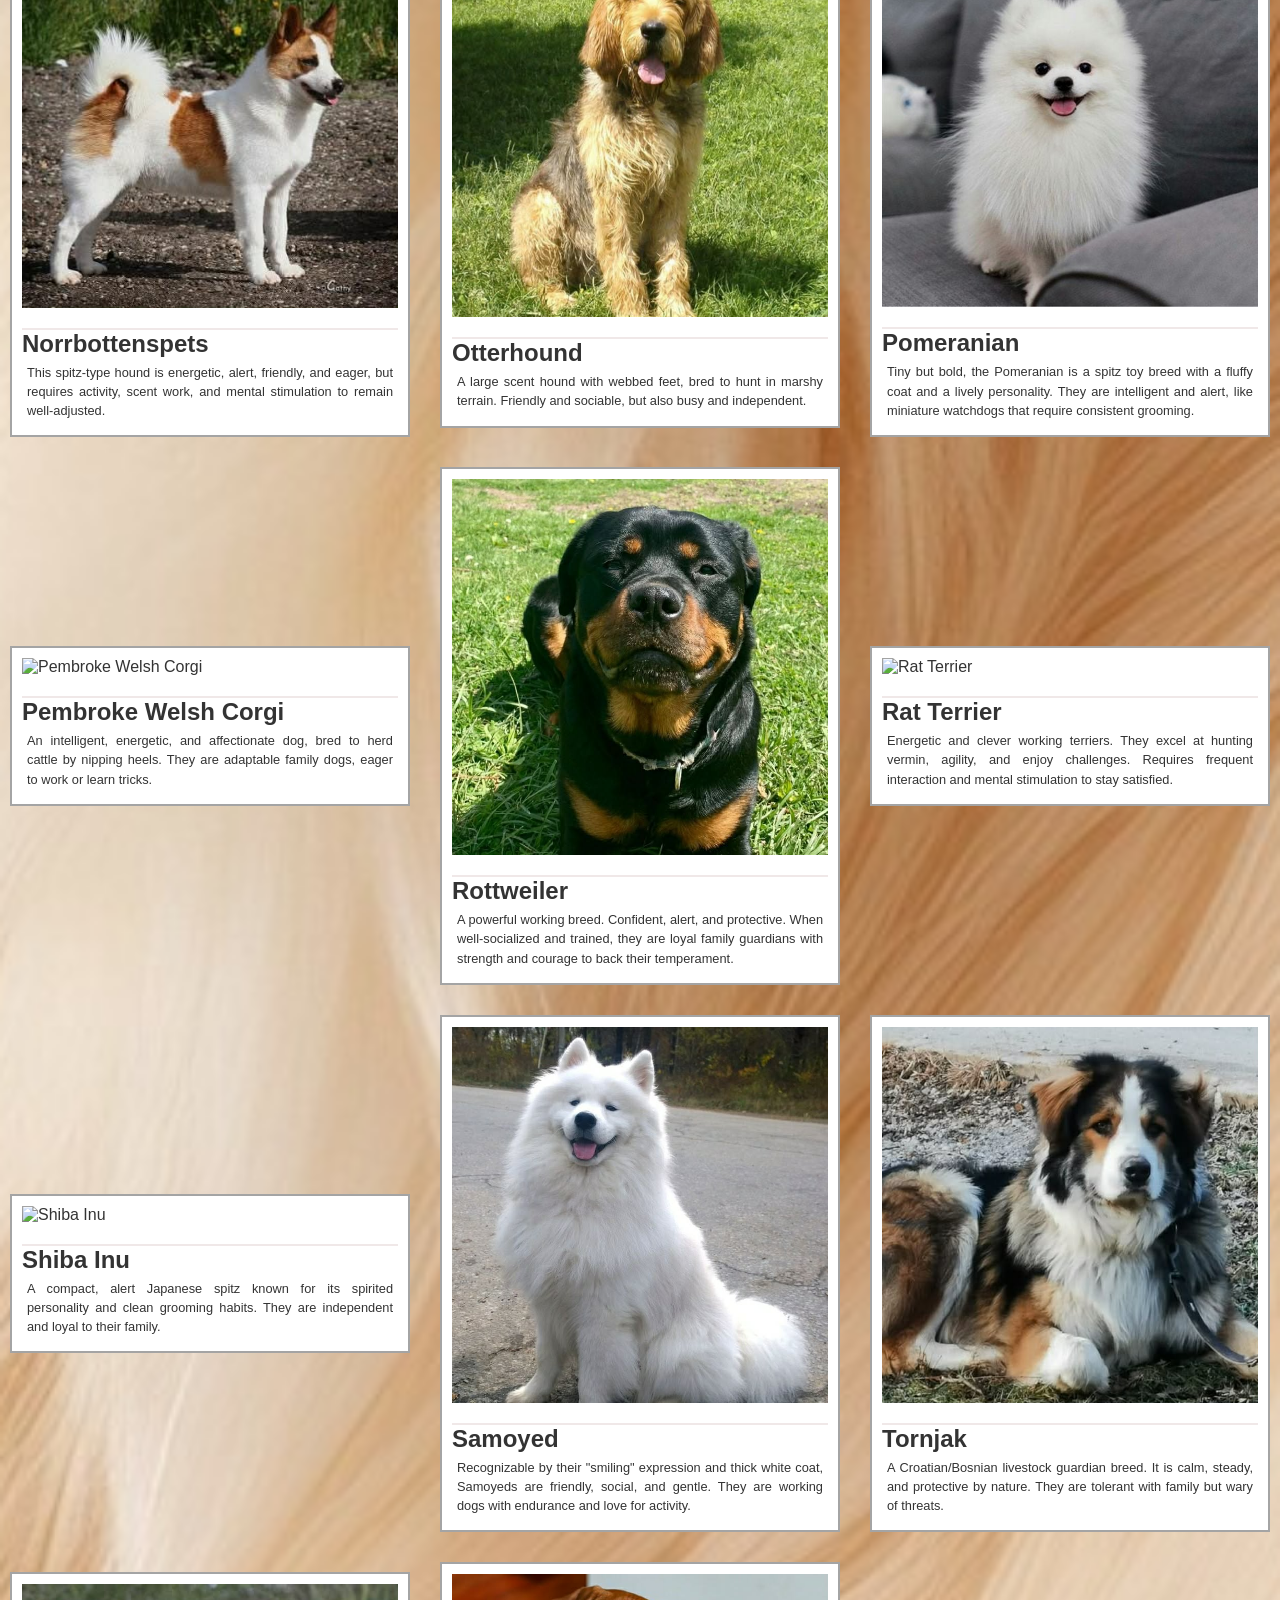
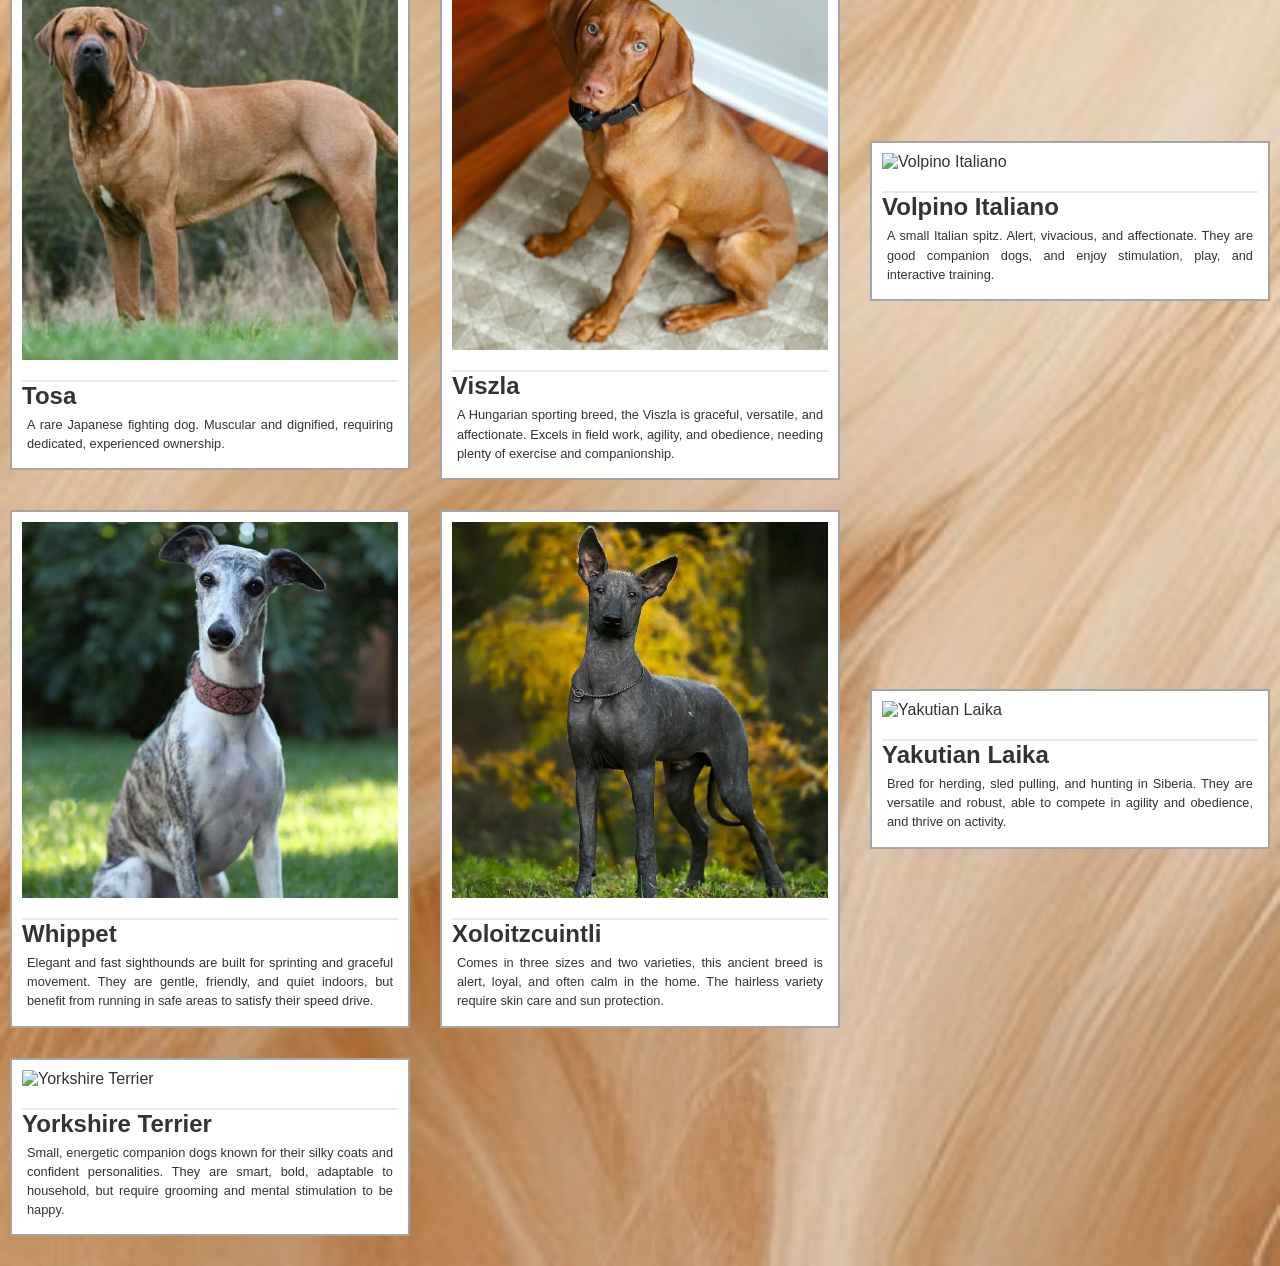
==== commit 45cf8649: "Update dogbreeds.html" ====
--- a/dogbreeds.html
+++ b/dogbreeds.html
@@ -42,7 +42,7 @@
     </div>
 
     <div class="breed">
-        <img src="American Bulldog.jpg" alt="American Bulldog">
+        <img src="American-Bulldog.jpg" alt="American Bulldog">
         <div class="content">
             <h2>American Bulldog</h2>
             <p>well-balanced athletic dog with great strength, agility, endurance, and friendly attitude. Bred to be a utility dog used for working the farm.</p>
@@ -66,7 +66,7 @@
     </div>
 
     <div class="breed">
-        <img src="Carolina Dog.jpg" alt="Carolina Dog">
+        <img src="Carolina-Dog.jpg" alt="Carolina Dog">
         <div class="content">
             <h2>Carolina Dog</h2>
             <p>Generally shy and suspicious in nature, but once this dog trusts, those behaviors disappear towards it. They have an extreme pack mentality, necessary for survival in the wild.</p>
@@ -74,7 +74,7 @@
     </div>
 
     <div class="breed">
-        <img src="Cesky Terrier.jpg" alt="Cesky Terrier">
+        <img src="Cesky-Terrier.jpg" alt="Cesky Terrier">
         <div class="content">
             <h2>Cesky Terrier</h2>
             <p>A clever playmate for kids and an eager walking buddy. Ceskys are muscular, short-legged, and handsome hunters. They train well and want to please.</p>
@@ -98,7 +98,7 @@
     </div>
 
     <div class="breed">
-        <img src="English Cocker Spaniel.jpg" alt="English Cocker Spaniel">
+        <img src="English-Cocker Spaniel.jpg" alt="English Cocker Spaniel">
         <div class="content">
             <h2>English Cocker Spaniel</h2>
             <p>Upbeat, charming and mellow at home, this compact silky-coated bird dog is admired for its delightful personality.</p>
@@ -114,7 +114,7 @@
     </div>
 
     <div class="breed">
-        <img src="Finnish Spitz.jpg" alt="Finnish Spitz">
+        <img src="Finnish-Spitz.jpg" alt="Finnish Spitz">
         <div class="content">
             <h2>Finnish Spitz</h2>
             <p>A spirited, small but fearless fox-like spitz. They are lively and affectionate with families, but require exercise and mental stimulation to satisfy their hunting instincts.</p>
@@ -122,7 +122,7 @@
     </div>
 
     <div class="breed">
-        <img src="French Bulldog.jpg" alt="French Bulldog">
+        <img src="French-Bulldog.jpg" alt="French Bulldog">
         <div class="content">
             <h2>French Bulldog</h2>
             <p>Compact yet muscular, boasts a smooth coat and large, distinctive "bat ears" that lend it its alert expression. They are affectionate, social, and do well in homes.</p>
@@ -130,7 +130,7 @@
     </div>
 
     <div class="breed">
-        <img src="German Shepherd.jpg" alt="German Shepherd">
+        <img src="German-Shepherd.jpg" alt="German Shepherd">
         <div class="content">
             <h2>German Shepherd</h2>
             <p>The German Shepherd is intelligent, versatile, and loyal. Excelling in roles such as law enforcement, service work, protection, and family guardianship with a strong drive for training.</p>
@@ -138,7 +138,7 @@
     </div>
 
     <div class="breed">
-        <img src="Golden Retriever.jpg" alt="Golden Retriever">
+        <img src="Golden-Retriever.jpg" alt="Golden Retriever">
         <div class="content">
             <h2>Golden Retriever</h2>
             <p>Friendly, eager to please, and great with children. A sporting dog that is energetic and requires regular exercise and are know for their retrieving skills, good temperament, and trainability.</p>
@@ -170,7 +170,7 @@
     </div>
 
     <div class="breed">
-        <img src="Japanese Akitainu.jpg" alt="Japanese Akitainu">
+        <img src="Japanese-Akitainu.jpg" alt="Japanese Akitainu">
         <div class="content">
             <h2>Japanese Akitainu</h2>
             <p>Dignified, strong, and reserved, yet deeply loyal to its family. They are independent and protective by nature, requiring early socialization.</p>
@@ -250,7 +250,7 @@
     </div>
 
     <div class="breed">
-        <img src="Pembroke Welsh Corgi.jpg" alt="Pembroke Welsh Corgi">
+        <img src="Pembroke-Welsh-Corgi.jpg" alt="Pembroke Welsh Corgi">
         <div class="content">
             <h2>Pembroke Welsh Corgi</h2>
             <p>An intelligent, energetic, and affectionate dog, bred to herd cattle by nipping heels. They are adaptable family dogs, eager to work or learn tricks.</p>
@@ -266,7 +266,7 @@
     </div>
 
     <div class="breed">
-        <img src="Rat Terrier.jpg" alt="Rat Terrier">
+        <img src="Rat-Terrier.jpg" alt="Rat Terrier">
         <div class="content">
             <h2>Rat Terrier</h2>
             <p>Energetic and clever working terriers. They excel at hunting vermin, agility, and enjoy challenges. Requires frequent interaction and mental stimulation to stay satisfied.</p>
@@ -274,7 +274,7 @@
     </div>
 
     <div class="breed">
-        <img src="Shiba Inu.jpg" alt="Shiba Inu">
+        <img src="Shiba-Inu.jpg" alt="Shiba Inu">
         <div class="content">
             <h2>Shiba Inu</h2>
             <p>A compact, alert Japanese spitz known for its spirited personality and clean grooming habits. They are independent and loyal to their family.</p>
@@ -314,7 +314,7 @@
     </div>
 
     <div class="breed">
-        <img src="Volpino Italiano.jpg" alt="Volpino Italiano">
+        <img src="Volpino-Italiano.jpg" alt="Volpino Italiano">
         <div class="content">
             <h2>Volpino Italiano</h2>
             <p>A small Italian spitz. Alert, vivacious, and affectionate. They are good companion dogs, and enjoy stimulation, play, and interactive training.</p>
@@ -338,7 +338,7 @@
     </div>
 
     <div class="breed">
-        <img src="Yakutian Laika.jpg" alt="Yakutian Laika">
+        <img src="Yakutian-Laika.jpg" alt="Yakutian Laika">
         <div class="content">
             <h2>Yakutian Laika</h2>
             <p>Bred for herding, sled pulling, and hunting in Siberia. They are versatile and robust, able to compete in agility and obedience, and thrive on activity.</p>
@@ -346,7 +346,7 @@
     </div>
 
     <div class="breed">
-        <img src="Yorkshire Terrier.jpg" alt="Yorkshire Terrier">
+        <img src="Yorkshire-Terrier.jpg" alt="Yorkshire Terrier">
         <div class="content">
             <h2>Yorkshire Terrier</h2>
             <p>Small, energetic companion dogs known for their silky coats and confident personalities. They are smart, bold, adaptable to household, but require grooming and mental stimulation to be happy.</p>
@@ -356,4 +356,5 @@
 </main>
 <script src="script.js"></script>
 </body>
-</html>+
+</html>
--- a/style.css
+++ b/style.css
@@ -104,7 +104,7 @@
     text-align: left;
     padding: 1rem;
 }
-.hero-content button a {
+.hero-content a {
     text-decoration: none;
     color: #fff;
 }
@@ -121,7 +121,7 @@
     max-width: 800px;
     padding-bottom: 1rem;
 }
-.hero-section button {
+.hero-content a {
     padding: 10px 20px;
     font-size: 1.5rem;
     color: #fff;
@@ -357,4 +357,5 @@
         display: block;
         z-index: 1000;
     }
-}+
+}
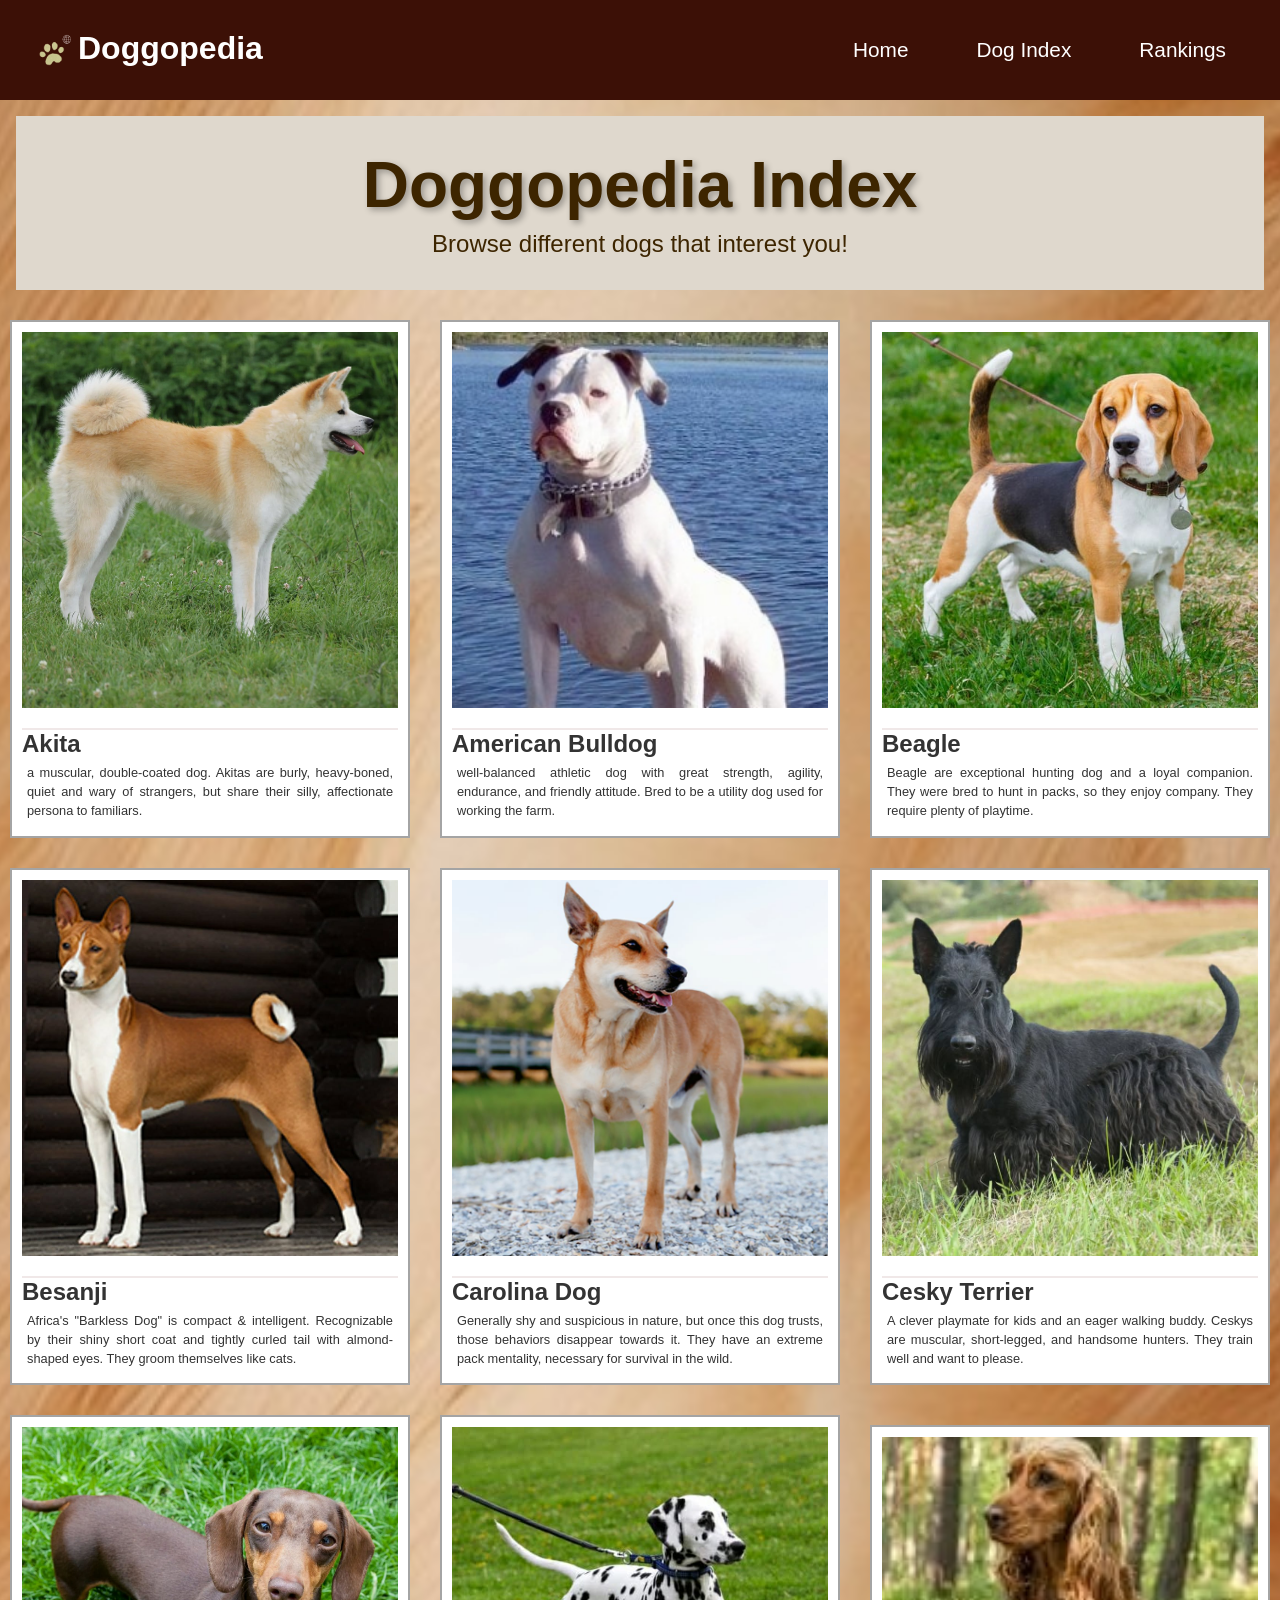
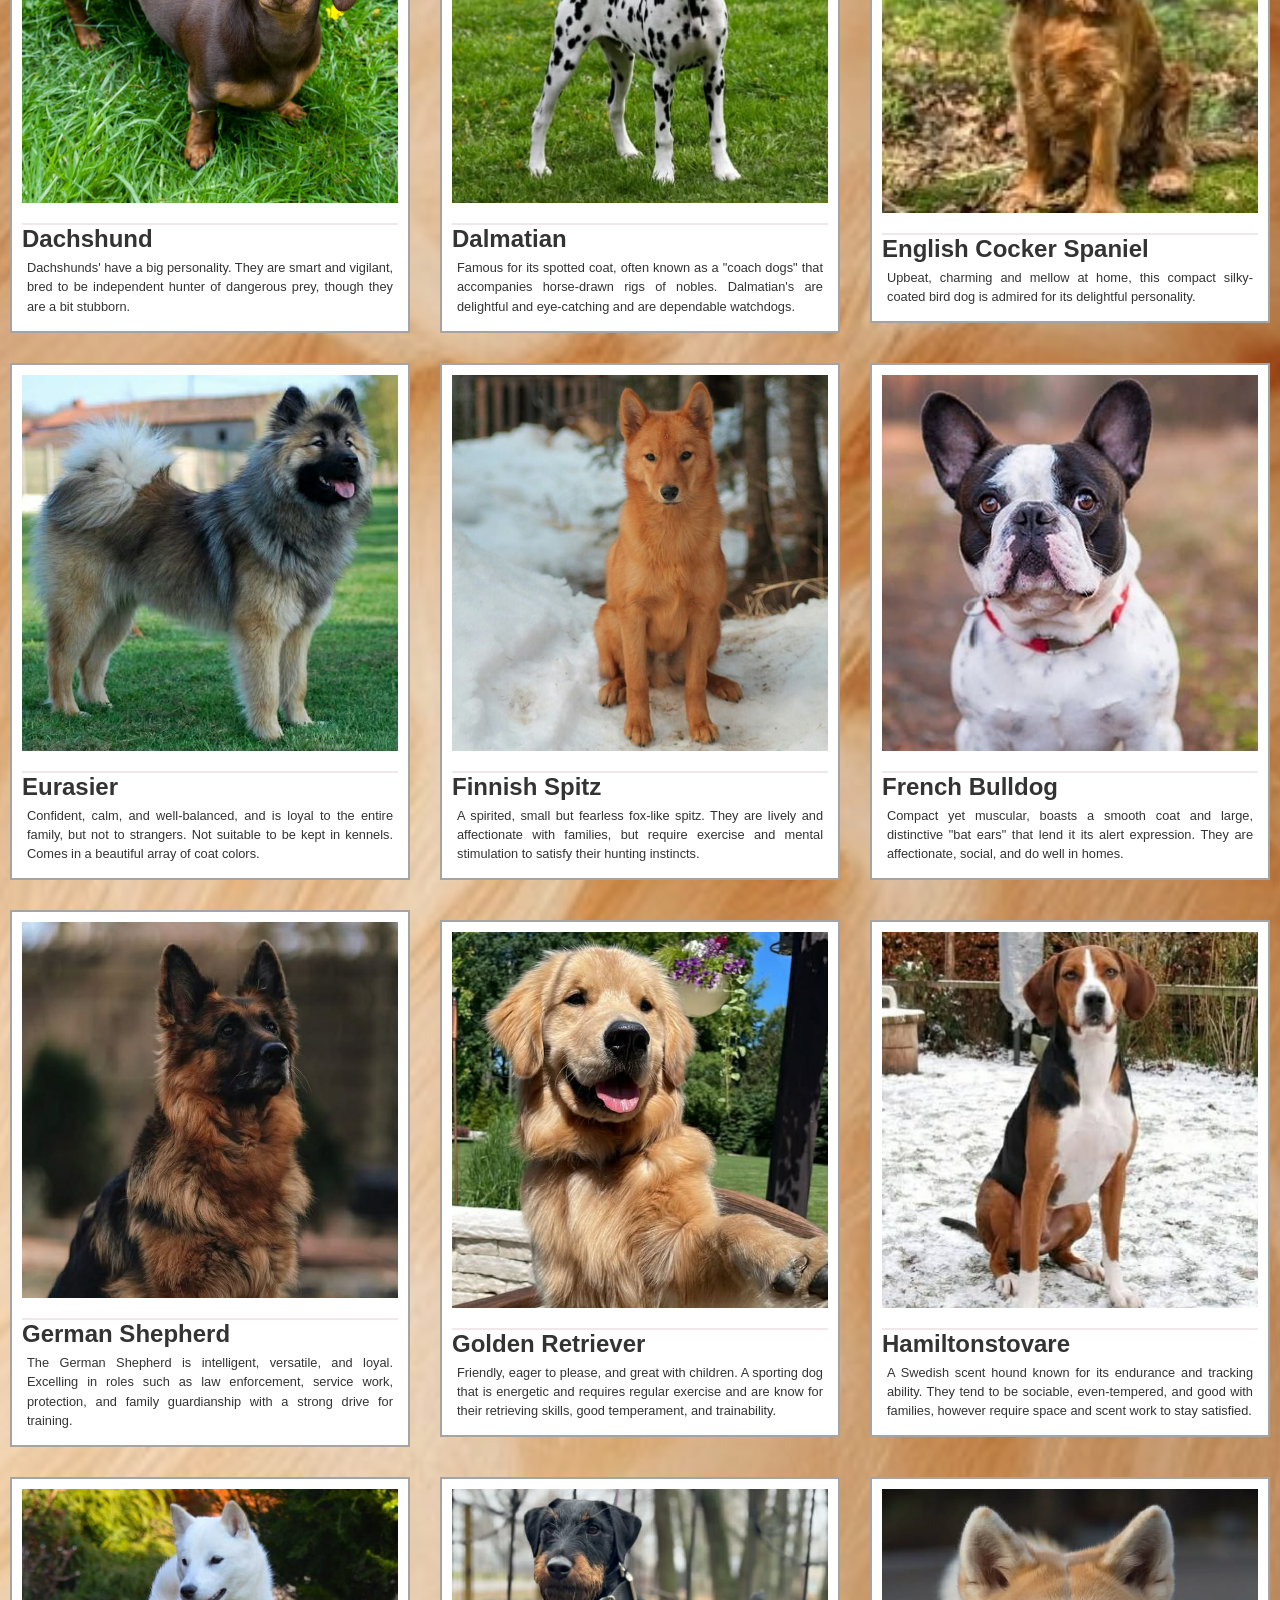
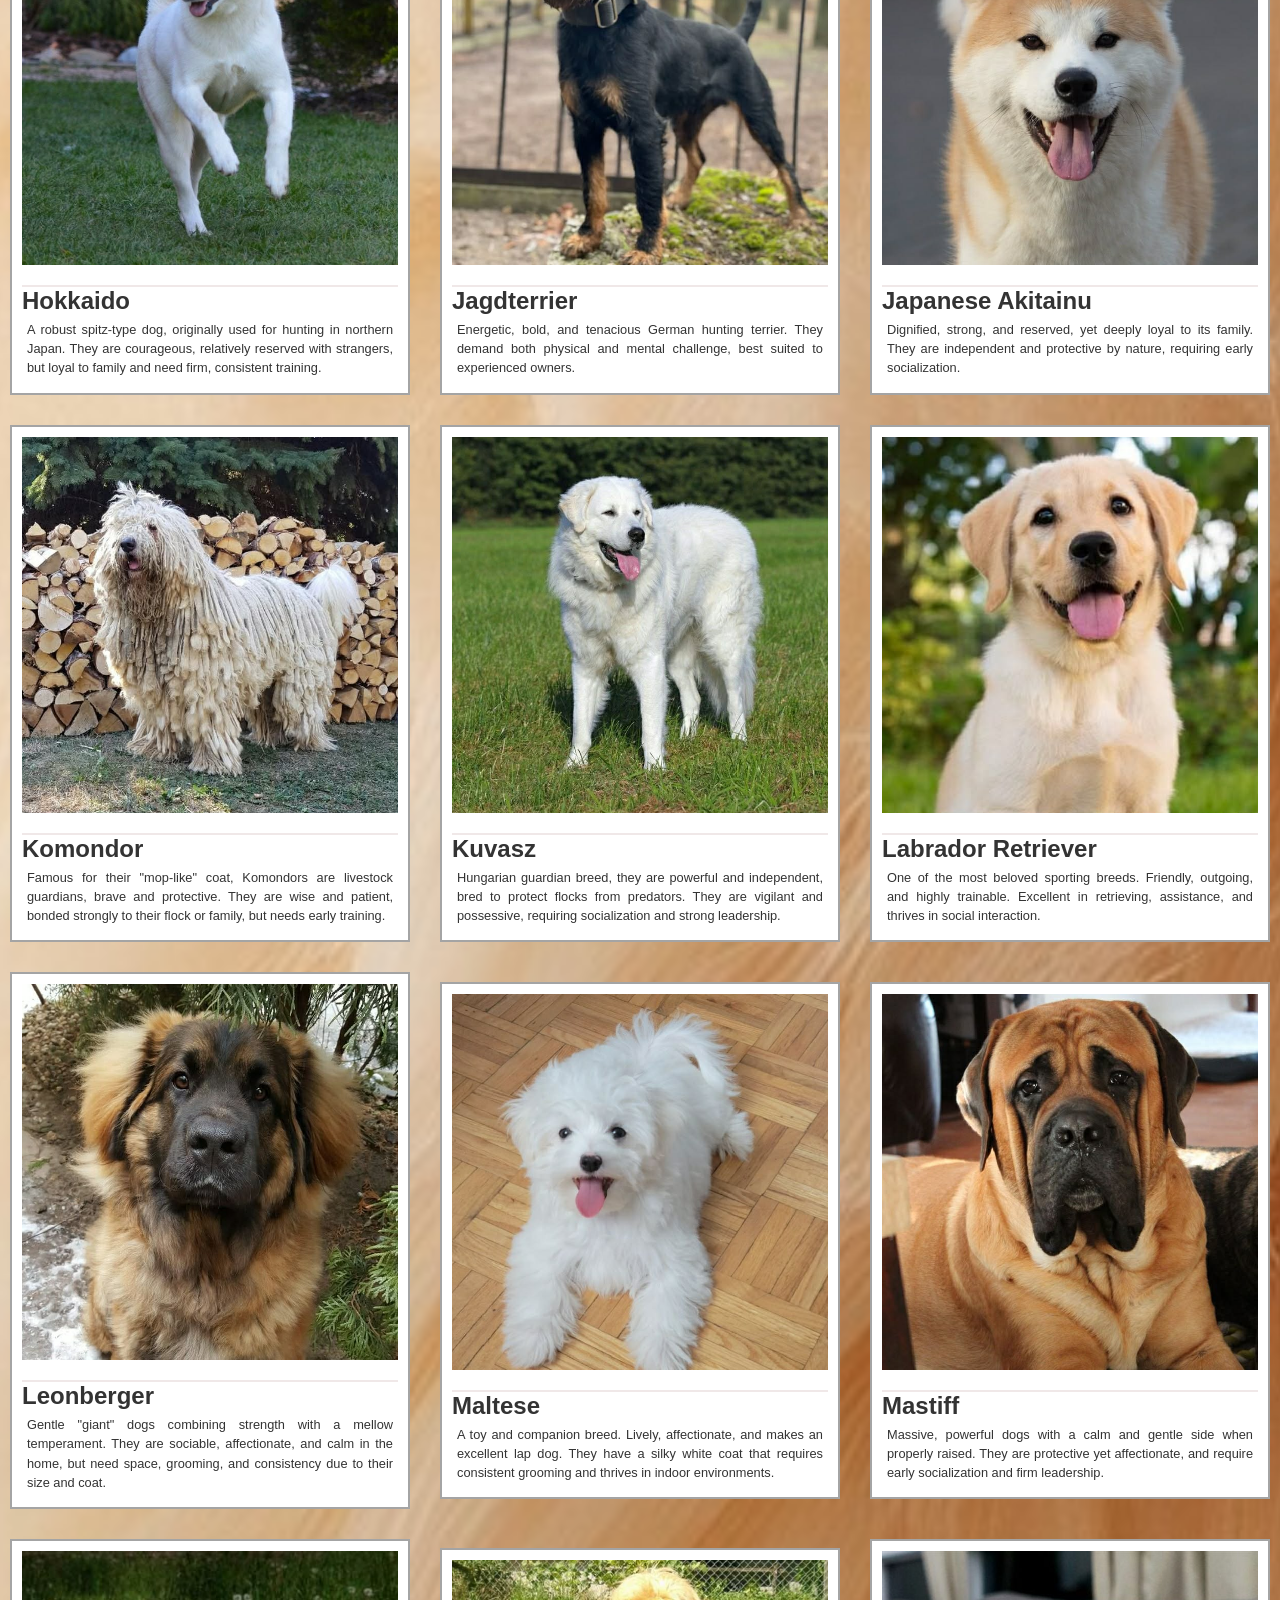
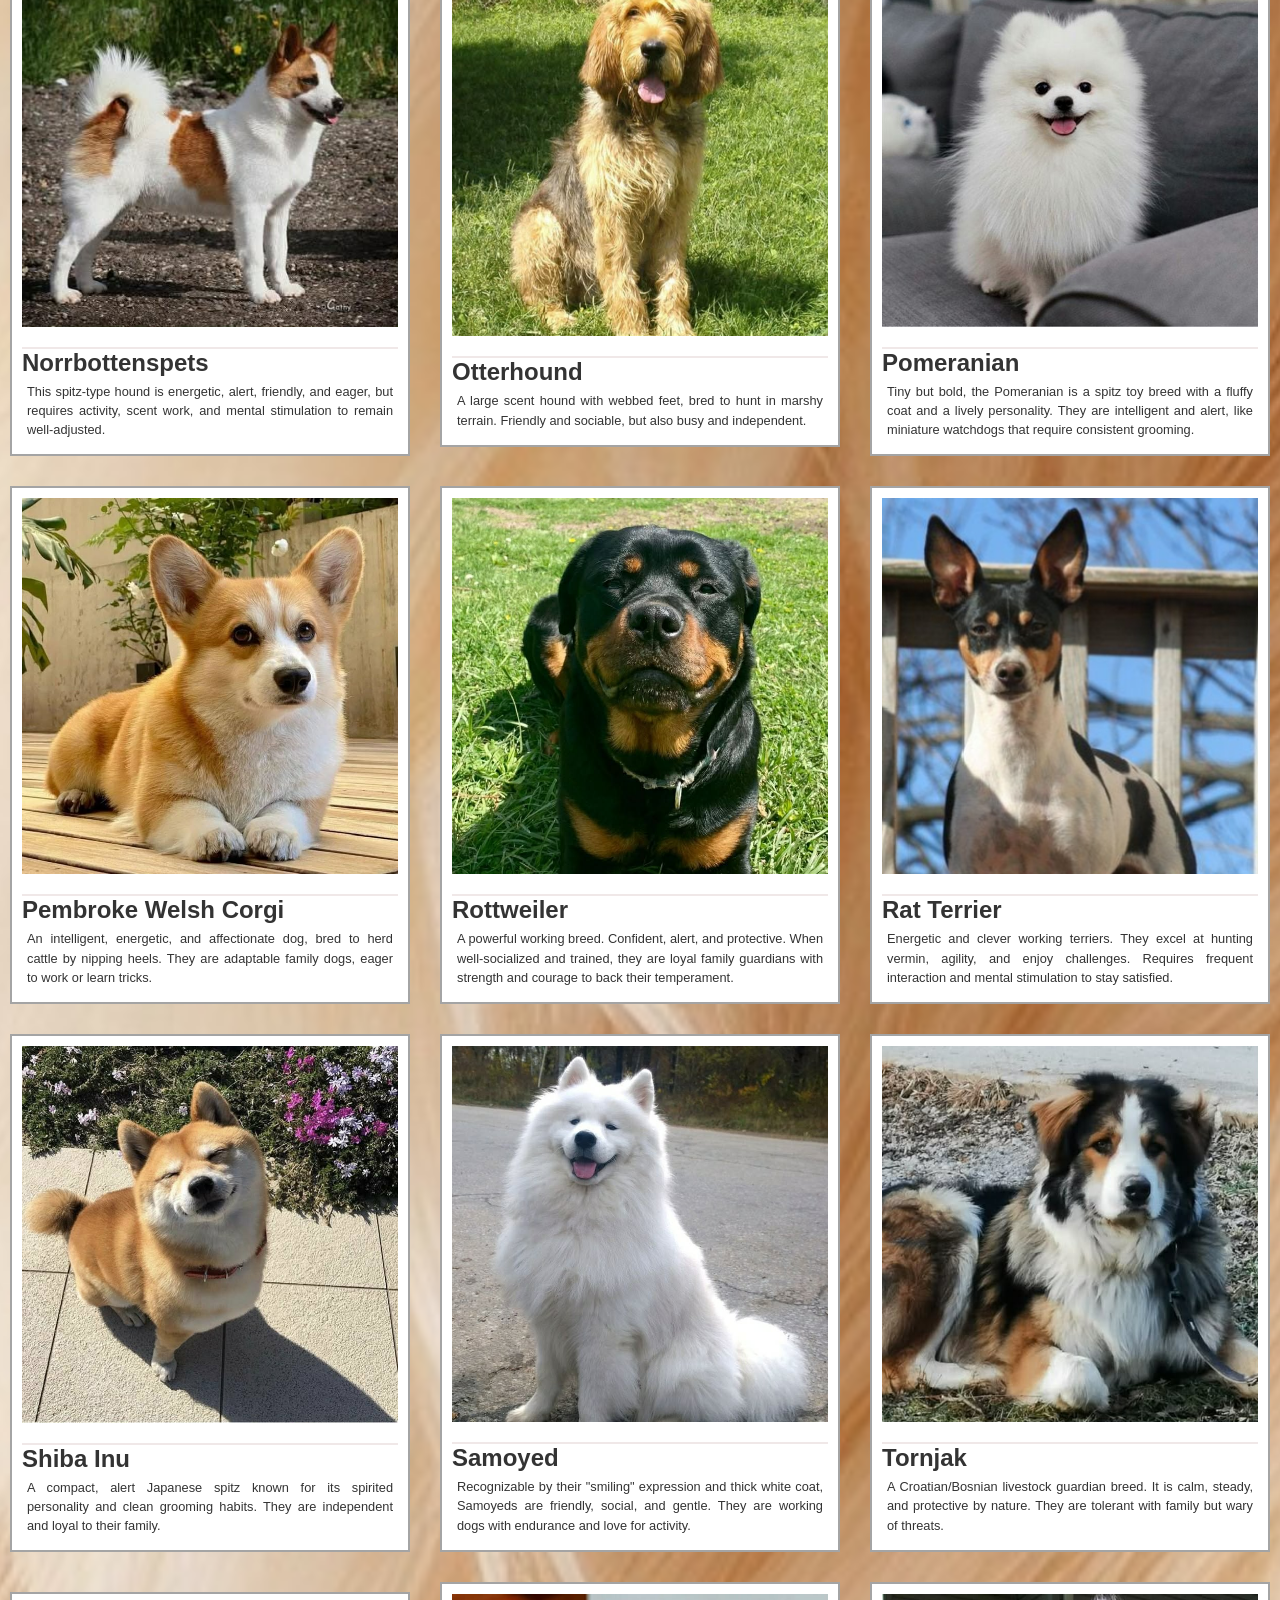
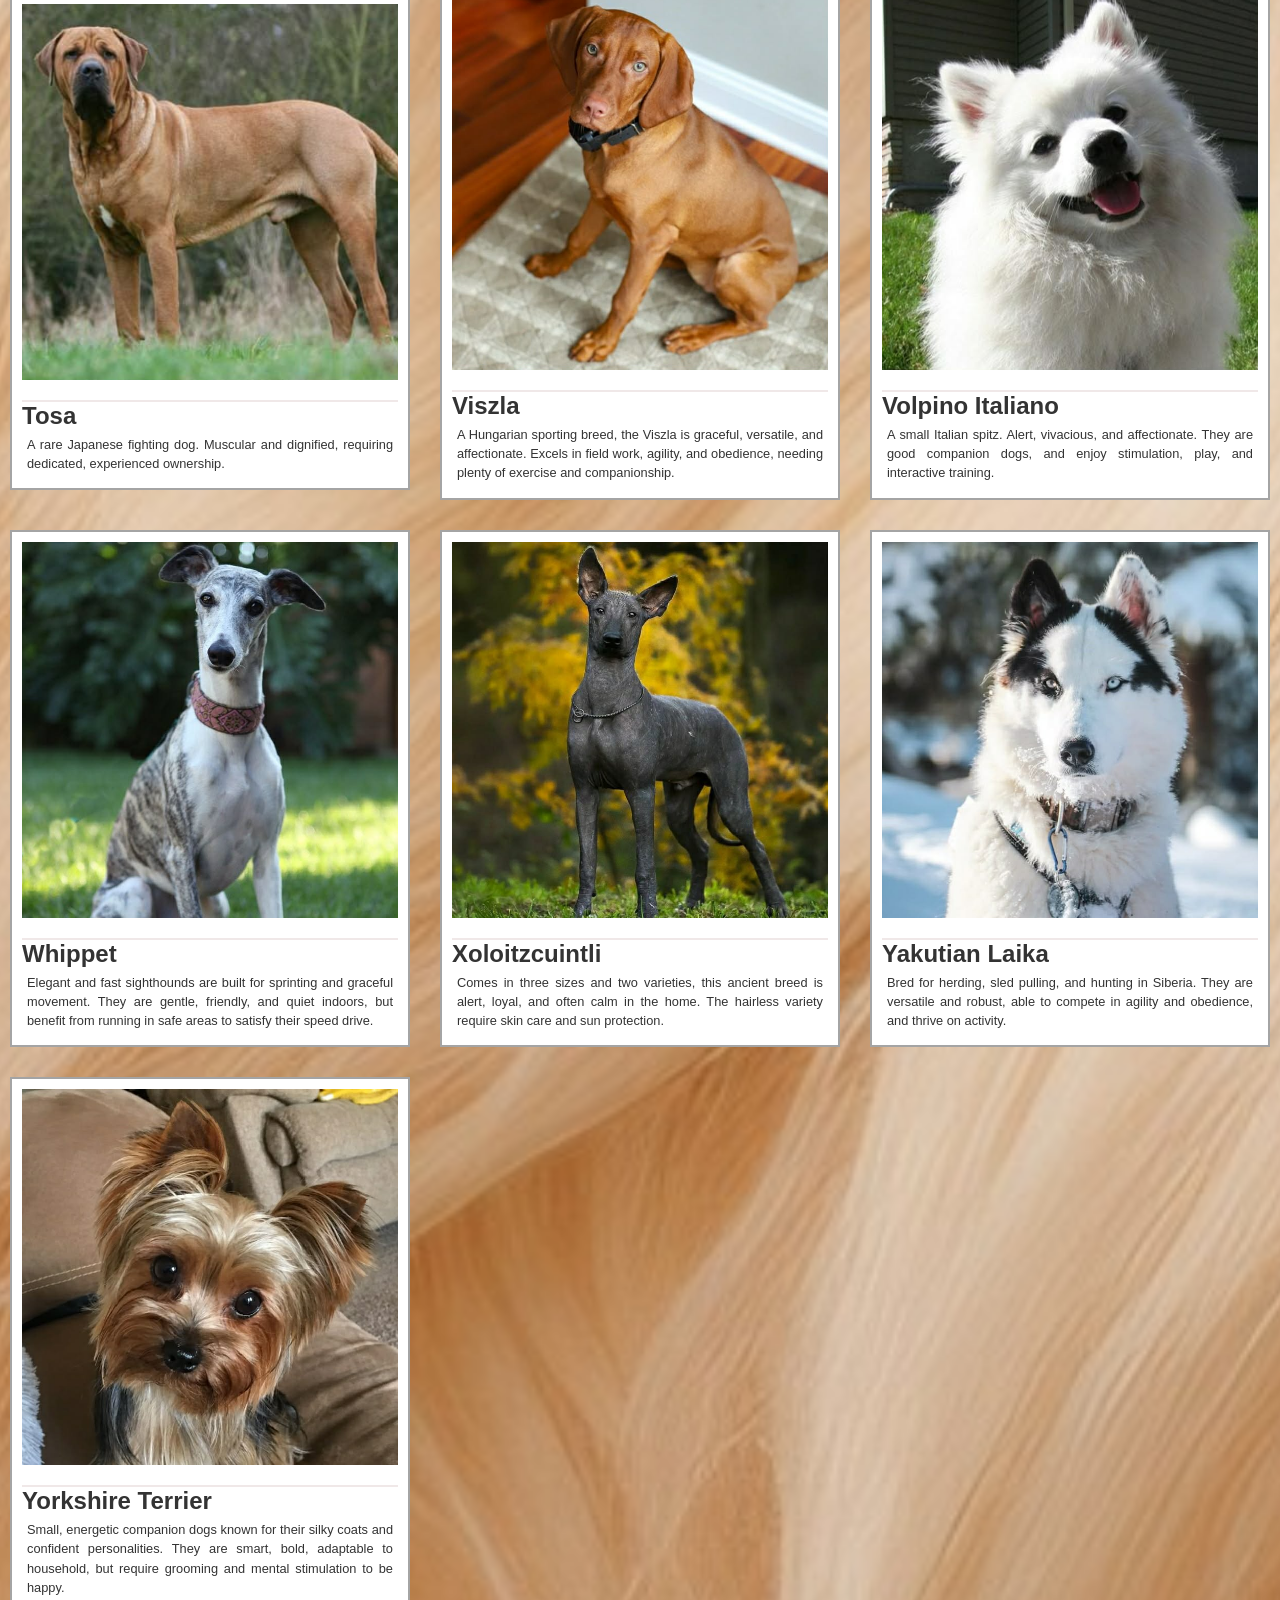
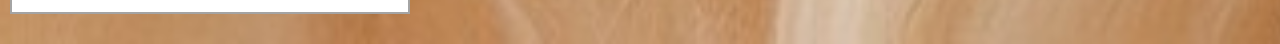
==== commit 751bee27: "Update dogbreeds.html" ====
--- a/dogbreeds.html
+++ b/dogbreeds.html
@@ -98,7 +98,7 @@
     </div>
 
     <div class="breed">
-        <img src="English-Cocker Spaniel.jpg" alt="English Cocker Spaniel">
+        <img src="English-Cocker-Spaniel.jpg" alt="English Cocker Spaniel">
         <div class="content">
             <h2>English Cocker Spaniel</h2>
             <p>Upbeat, charming and mellow at home, this compact silky-coated bird dog is admired for its delightful personality.</p>
@@ -358,3 +358,4 @@
 </body>
 
 </html>
+
